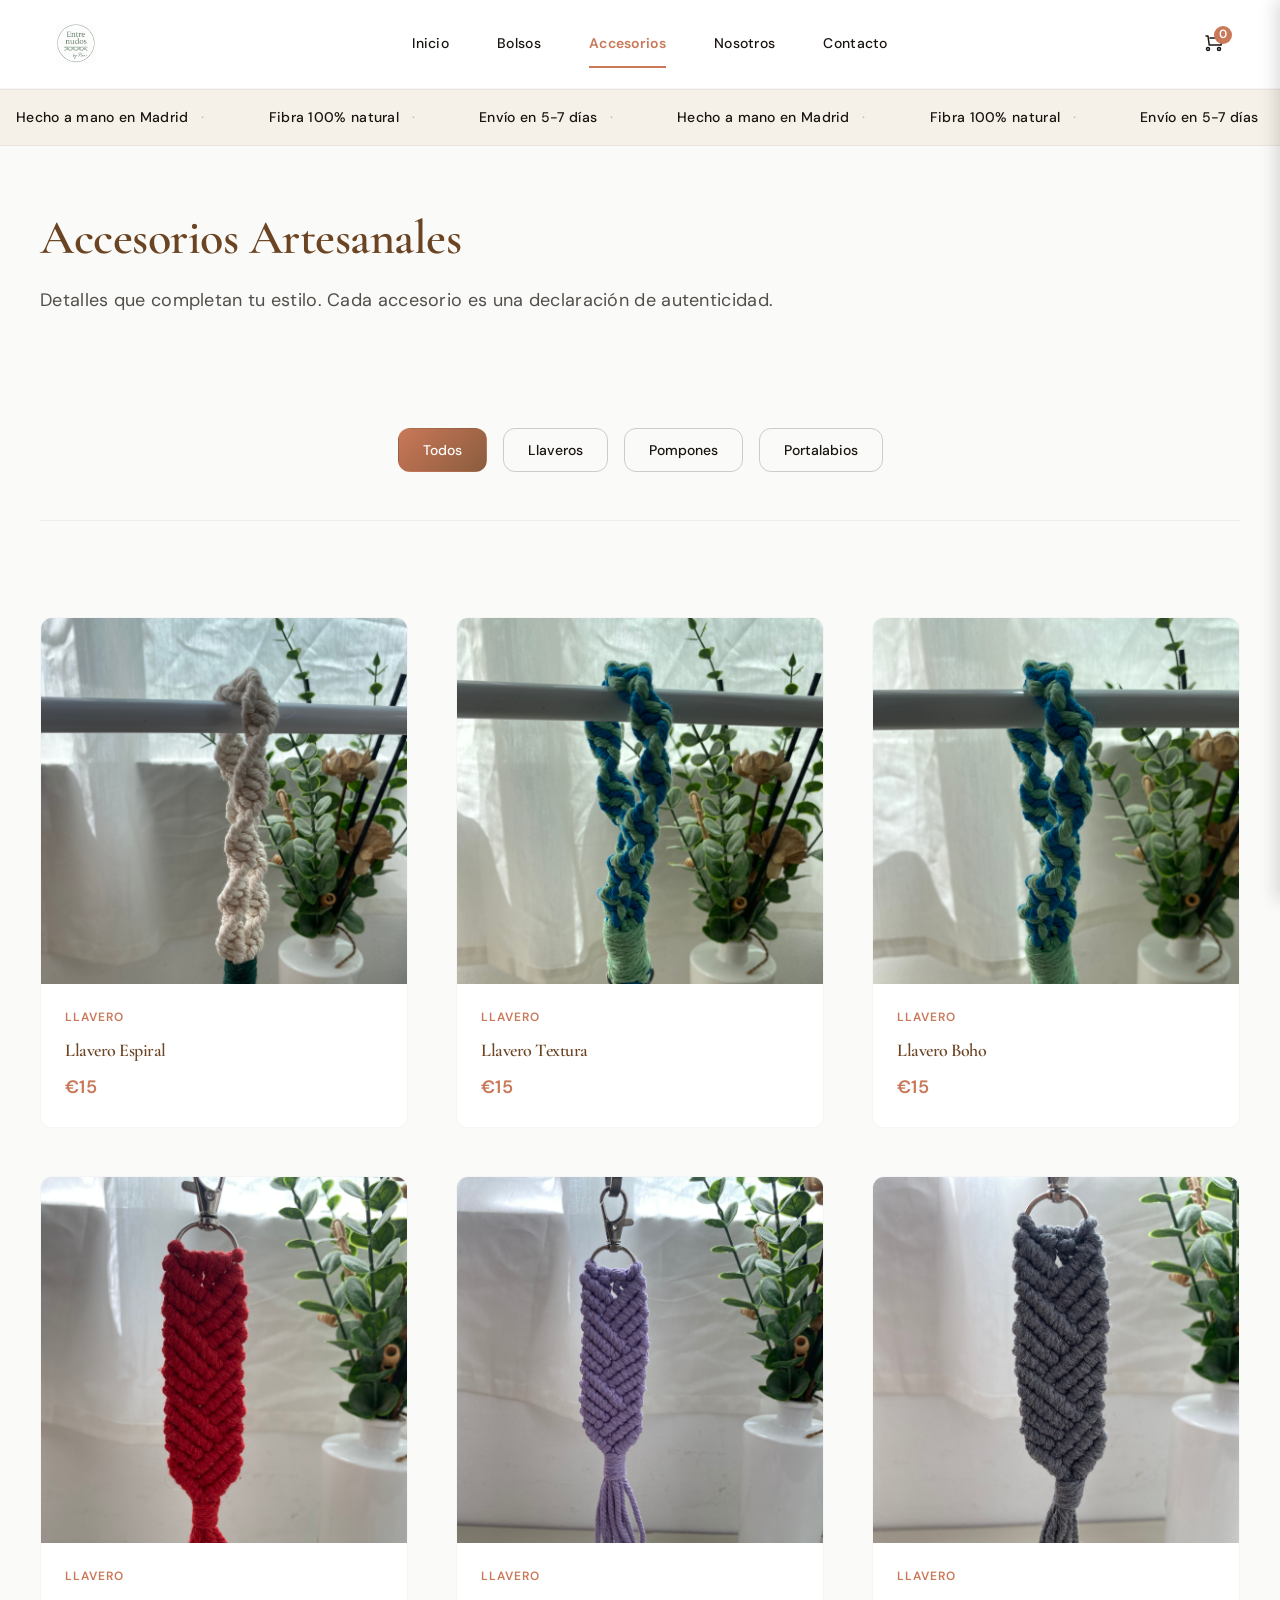
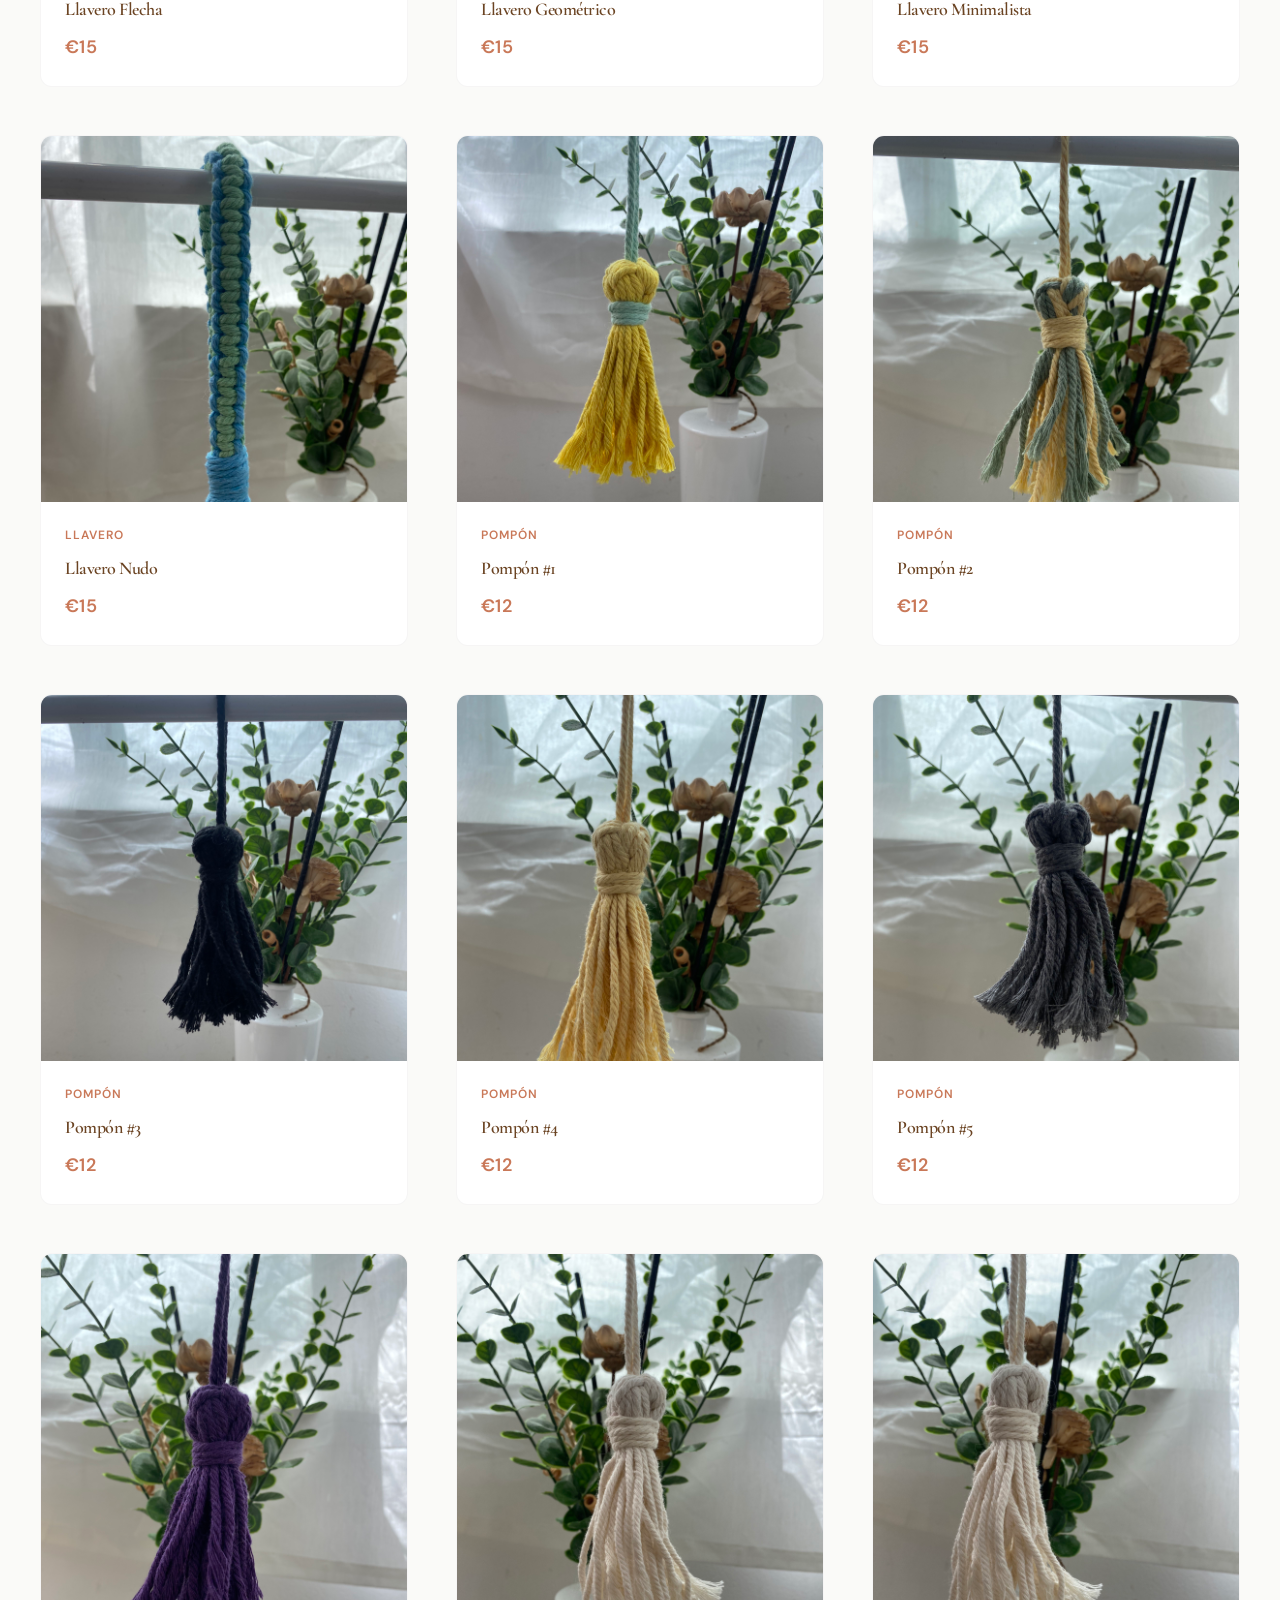
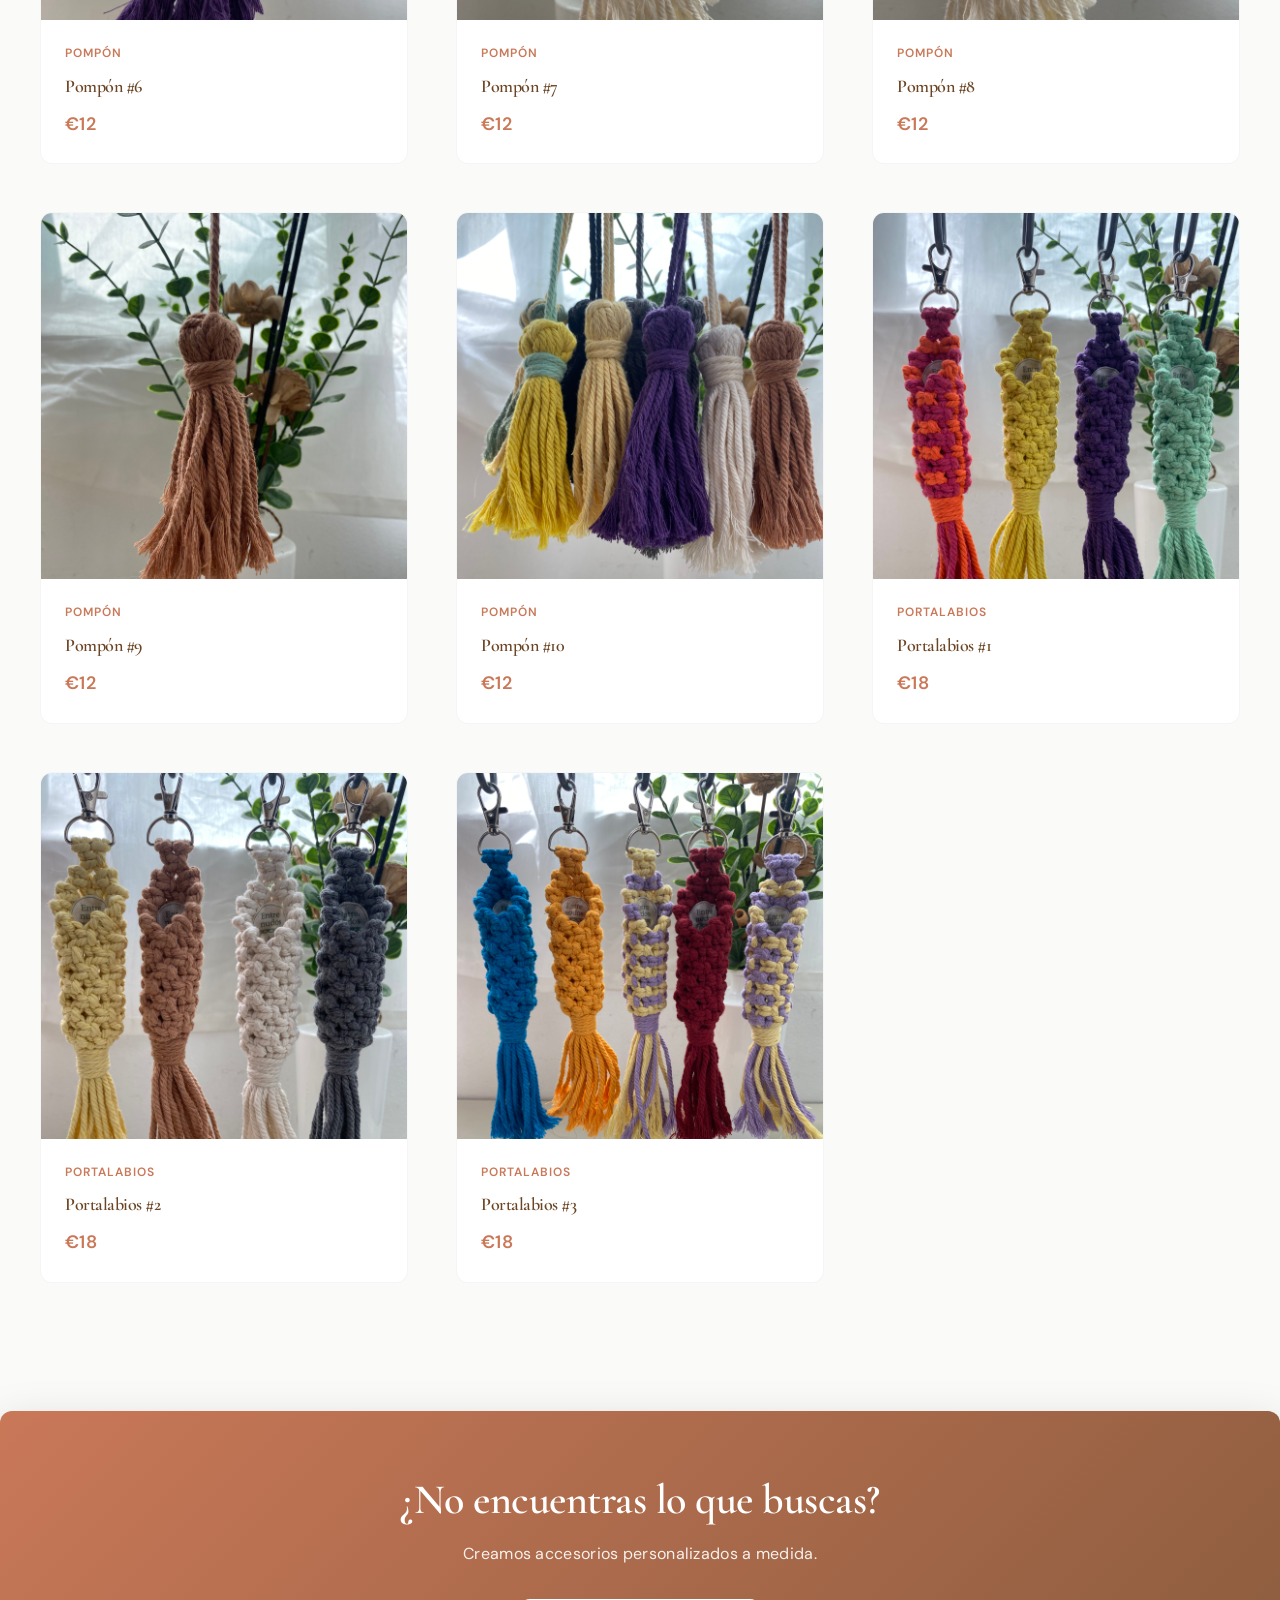
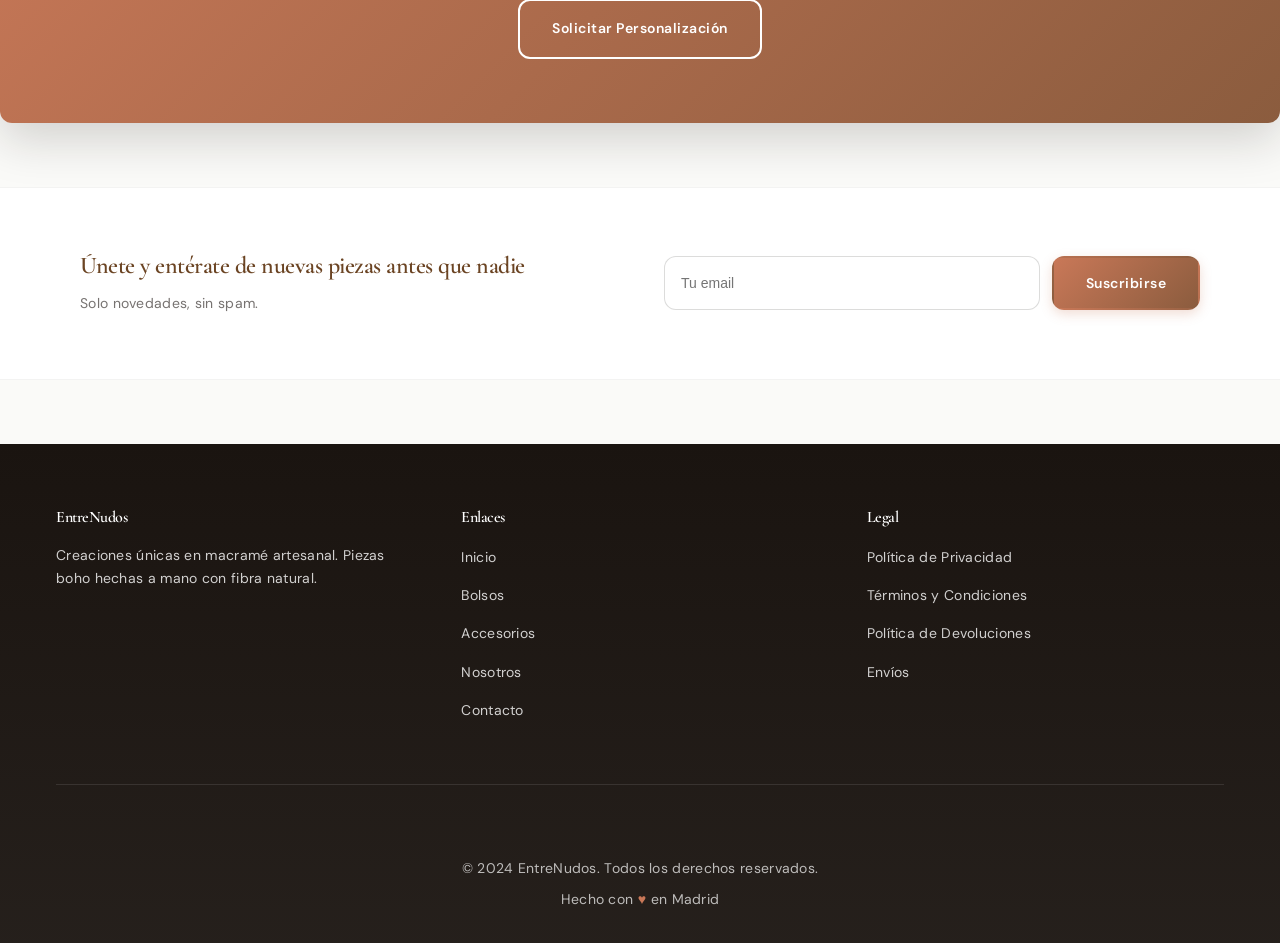
==== accesorios.html @ 409b480b "EntreNudos - Sitio artesanal de macramé premium" ====
<!DOCTYPE html>
<html lang="es">
<head>
    <meta charset="UTF-8">
    <meta name="viewport" content="width=device-width, initial-scale=1.0">
    <title>Accesorios Artesanales — EntreNudos</title>
    <meta name="description" content="Accesorios artesanales: Llaveros, pompones, portalabiales. Fibra natural.">
    <link rel="icon" type="image/svg+xml" href="data:image/svg+xml,<svg xmlns='http://www.w3.org/2000/svg' viewBox='0 0 100 100'><text y='75' font-size='75' fill='%237C5C3E'>◉</text></svg>">
    <link rel="stylesheet" href="styles.css">
    <link rel="preconnect" href="https://fonts.googleapis.com">
    <link rel="preconnect" href="https://fonts.gstatic.com" crossorigin>
    <link href="https://fonts.googleapis.com/css2?family=Cormorant+Garamond:wght@600;700&family=DM+Sans:wght@400;500;600&display=swap" rel="stylesheet">
</head>
<body>
    <!-- HEADER -->
    <header class="header">
        <div class="container">
            <div class="header-content">
                <a href="index.html" class="logo"><img src="img/logo1.jpeg" alt="EntreNudos Logo" style="height: 40px; width: auto;"></a>
                <nav class="nav">
                    <a href="index.html" class="nav-link">Inicio</a>
                    <a href="bolsos.html" class="nav-link">Bolsos</a>
                    <a href="accesorios.html" class="nav-link active">Accesorios</a>
                    <a href="nosotros.html" class="nav-link">Nosotros</a>
                    <a href="index.html#contacto" class="nav-link">Contacto</a>
                </nav>
                <div class="header-right">
                    <div class="cart-icon">
                        <svg width="20" height="20" viewBox="0 0 20 20" fill="none" xmlns="http://www.w3.org/2000/svg">
                            <path d="M2 2H4L5.2 11H17L18.7 4H6M5.5 15C5.5 15.8284 4.82843 16.5 4 16.5C3.17157 16.5 2.5 15.8284 2.5 15C2.5 14.1716 3.17157 13.5 4 13.5C4.82843 13.5 5.5 14.1716 5.5 15ZM16.5 15C16.5 15.8284 15.8284 16.5 15 16.5C14.1716 16.5 13.5 15.8284 13.5 15C13.5 14.1716 14.1716 13.5 15 13.5C15.8284 13.5 16.5 14.1716 16.5 15Z" stroke="currentColor" stroke-width="1.5" stroke-linecap="round" stroke-linejoin="round"/>
                        </svg>
                        <span class="cart-count">0</span>
                    </div>
                    <button class="menu-toggle" id="menuToggle">☰</button>
                </div>
            </div>
        </div>
    </header>

    <!-- TRUST STRIP -->
    <div class="trust-strip">
        <div class="trust-content">
            <div class="trust-item">Hecho a mano en Madrid</div>
            <div class="trust-item">Fibra 100% natural</div>
            <div class="trust-item">Envío en 5-7 días</div>
        </div>
    </div>

    <!-- MOBILE MENU -->
    <nav class="mobile-menu" id="mobileMenu">
        <a href="index.html" class="mobile-nav-link">Inicio</a>
        <a href="bolsos.html" class="mobile-nav-link">Bolsos</a>
        <a href="accesorios.html" class="mobile-nav-link">Accesorios</a>
        <a href="nosotros.html" class="mobile-nav-link">Nosotros</a>
        <a href="index.html#contacto" class="mobile-nav-link">Contacto</a>
    </nav>

    <!-- HERO SECTION -->
    <section class="container" style="padding: var(--spacing-3xl) 0;">
        <h1 style="font-size: 48px; color: var(--brown); margin-bottom: var(--spacing-md); font-family: 'Cormorant Garamond', serif; text-align: left;">Accesorios Artesanales</h1>
        <p style="font-size: 18px; color: rgba(26, 20, 16, 0.75); line-height: 1.8; margin-bottom: var(--spacing-2xl);">Detalles que completan tu estilo. Cada accesorio es una declaración de autenticidad.</p>
    </section>

    <!-- FILTROS -->
    <section class="container" style="padding: 0 0 var(--spacing-2xl) 0;">
        <div class="filters">
            <button class="filter-btn active" data-category="all">Todos</button>
            <button class="filter-btn" data-category="llaveros">Llaveros</button>
            <button class="filter-btn" data-category="pompones">Pompones</button>
            <button class="filter-btn" data-category="portalabiales">Portalabios</button>
        </div>
    </section>

    <!-- PRODUCTOS GRID -->
    <section class="container" style="padding: 0 0 var(--spacing-3xl) 0;">
        <div class="products-grid">
            <!-- LLAVEROS (7 productos reales) -->
            <div class="product-card" data-category="llaveros" data-product-id="llavero-1">
                <div class="product-image">
                    <img src="img/Llaveros/llavero espiral/IMG_0958.jpeg" alt="Llavero 1">
                    <div class="product-image-overlay"><button class="quick-add-btn">+</button></div>
                </div>
                <div class="product-info">
                    <p class="product-category">Llavero</p>
                    <h3 class="product-title">Llavero Espiral</h3>
                    <p class="product-price">€15</p>
                </div>
            </div>

            <div class="product-card" data-category="llaveros" data-product-id="llavero-2">
                <div class="product-image">
                    <img src="img/Llaveros/llavero espiral/IMG_0959.jpeg" alt="Llavero 2">
                    <div class="product-image-overlay"><button class="quick-add-btn">+</button></div>
                </div>
                <div class="product-info">
                    <p class="product-category">Llavero</p>
                    <h3 class="product-title">Llavero Textura</h3>
                    <p class="product-price">€15</p>
                </div>
            </div>

            <div class="product-card" data-category="llaveros" data-product-id="llavero-3">
                <div class="product-image">
                    <img src="img/Llaveros/llavero espiral/IMG_0960.jpeg" alt="Llavero 3">
                    <div class="product-image-overlay"><button class="quick-add-btn">+</button></div>
                </div>
                <div class="product-info">
                    <p class="product-category">Llavero</p>
                    <h3 class="product-title">Llavero Boho</h3>
                    <p class="product-price">€15</p>
                </div>
            </div>

            <div class="product-card" data-category="llaveros" data-product-id="llavero-4">
                <div class="product-image">
                    <img src="img/Llaveros/llaveros flecha/IMG_0936.jpeg" alt="Llavero 4">
                    <div class="product-image-overlay"><button class="quick-add-btn">+</button></div>
                </div>
                <div class="product-info">
                    <p class="product-category">Llavero</p>
                    <h3 class="product-title">Llavero Flecha</h3>
                    <p class="product-price">€15</p>
                </div>
            </div>

            <div class="product-card" data-category="llaveros" data-product-id="llavero-5">
                <div class="product-image">
                    <img src="img/Llaveros/llaveros flecha/IMG_0942.jpeg" alt="Llavero 5">
                    <div class="product-image-overlay"><button class="quick-add-btn">+</button></div>
                </div>
                <div class="product-info">
                    <p class="product-category">Llavero</p>
                    <h3 class="product-title">Llavero Geométrico</h3>
                    <p class="product-price">€15</p>
                </div>
            </div>

            <div class="product-card" data-category="llaveros" data-product-id="llavero-6">
                <div class="product-image">
                    <img src="img/Llaveros/llaveros flecha/IMG_0945.jpeg" alt="Llavero 6">
                    <div class="product-image-overlay"><button class="quick-add-btn">+</button></div>
                </div>
                <div class="product-info">
                    <p class="product-category">Llavero</p>
                    <h3 class="product-title">Llavero Minimalista</h3>
                    <p class="product-price">€15</p>
                </div>
            </div>

            <div class="product-card" data-category="llaveros" data-product-id="llavero-7">
                <div class="product-image">
                    <img src="img/Llaveros/llaveros nudo plano/IMG_0948.jpeg" alt="Llavero 7">
                    <div class="product-image-overlay"><button class="quick-add-btn">+</button></div>
                </div>
                <div class="product-info">
                    <p class="product-category">Llavero</p>
                    <h3 class="product-title">Llavero Nudo</h3>
                    <p class="product-price">€15</p>
                </div>
            </div>

            <!-- POMPONES (10 productos reales) -->
            <div class="product-card" data-category="pompones" data-product-id="pompon-1">
                <div class="product-image">
                    <img src="img/Pompones/IMG_0981.jpeg" alt="Pompón 1">
                    <div class="product-image-overlay"><button class="quick-add-btn">+</button></div>
                </div>
                <div class="product-info">
                    <p class="product-category">Pompón</p>
                    <h3 class="product-title">Pompón #1</h3>
                    <p class="product-price">€12</p>
                </div>
            </div>

            <div class="product-card" data-category="pompones" data-product-id="pompon-2">
                <div class="product-image">
                    <img src="img/Pompones/IMG_0983.jpeg" alt="Pompón 2">
                    <div class="product-image-overlay"><button class="quick-add-btn">+</button></div>
                </div>
                <div class="product-info">
                    <p class="product-category">Pompón</p>
                    <h3 class="product-title">Pompón #2</h3>
                    <p class="product-price">€12</p>
                </div>
            </div>

            <div class="product-card" data-category="pompones" data-product-id="pompon-3">
                <div class="product-image">
                    <img src="img/Pompones/IMG_0984.jpeg" alt="Pompón 3">
                    <div class="product-image-overlay"><button class="quick-add-btn">+</button></div>
                </div>
                <div class="product-info">
                    <p class="product-category">Pompón</p>
                    <h3 class="product-title">Pompón #3</h3>
                    <p class="product-price">€12</p>
                </div>
            </div>

            <div class="product-card" data-category="pompones" data-product-id="pompon-4">
                <div class="product-image">
                    <img src="img/Pompones/IMG_0985.jpeg" alt="Pompón 4">
                    <div class="product-image-overlay"><button class="quick-add-btn">+</button></div>
                </div>
                <div class="product-info">
                    <p class="product-category">Pompón</p>
                    <h3 class="product-title">Pompón #4</h3>
                    <p class="product-price">€12</p>
                </div>
            </div>

            <div class="product-card" data-category="pompones" data-product-id="pompon-5">
                <div class="product-image">
                    <img src="img/Pompones/IMG_0986.jpeg" alt="Pompón 5">
                    <div class="product-image-overlay"><button class="quick-add-btn">+</button></div>
                </div>
                <div class="product-info">
                    <p class="product-category">Pompón</p>
                    <h3 class="product-title">Pompón #5</h3>
                    <p class="product-price">€12</p>
                </div>
            </div>

            <div class="product-card" data-category="pompones" data-product-id="pompon-6">
                <div class="product-image">
                    <img src="img/Pompones/IMG_0988.jpeg" alt="Pompón 6">
                    <div class="product-image-overlay"><button class="quick-add-btn">+</button></div>
                </div>
                <div class="product-info">
                    <p class="product-category">Pompón</p>
                    <h3 class="product-title">Pompón #6</h3>
                    <p class="product-price">€12</p>
                </div>
            </div>

            <div class="product-card" data-category="pompones" data-product-id="pompon-7">
                <div class="product-image">
                    <img src="img/Pompones/IMG_0989.jpeg" alt="Pompón 7">
                    <div class="product-image-overlay"><button class="quick-add-btn">+</button></div>
                </div>
                <div class="product-info">
                    <p class="product-category">Pompón</p>
                    <h3 class="product-title">Pompón #7</h3>
                    <p class="product-price">€12</p>
                </div>
            </div>

            <div class="product-card" data-category="pompones" data-product-id="pompon-8">
                <div class="product-image">
                    <img src="img/Pompones/IMG_0990.jpeg" alt="Pompón 8">
                    <div class="product-image-overlay"><button class="quick-add-btn">+</button></div>
                </div>
                <div class="product-info">
                    <p class="product-category">Pompón</p>
                    <h3 class="product-title">Pompón #8</h3>
                    <p class="product-price">€12</p>
                </div>
            </div>

            <div class="product-card" data-category="pompones" data-product-id="pompon-9">
                <div class="product-image">
                    <img src="img/Pompones/IMG_0991.jpeg" alt="Pompón 9">
                    <div class="product-image-overlay"><button class="quick-add-btn">+</button></div>
                </div>
                <div class="product-info">
                    <p class="product-category">Pompón</p>
                    <h3 class="product-title">Pompón #9</h3>
                    <p class="product-price">€12</p>
                </div>
            </div>

            <div class="product-card" data-category="pompones" data-product-id="pompon-10">
                <div class="product-image">
                    <img src="img/Pompones/IMG_0992.jpeg" alt="Pompón 10">
                    <div class="product-image-overlay"><button class="quick-add-btn">+</button></div>
                </div>
                <div class="product-info">
                    <p class="product-category">Pompón</p>
                    <h3 class="product-title">Pompón #10</h3>
                    <p class="product-price">€12</p>
                </div>
            </div>

            <!-- PORTALABIALES (3 productos reales) -->
            <div class="product-card" data-category="portalabiales" data-product-id="porta-1">
                <div class="product-image">
                    <img src="img/Portalabiales/IMG_0968.jpeg" alt="Portalabios 1">
                    <div class="product-image-overlay"><button class="quick-add-btn">+</button></div>
                </div>
                <div class="product-info">
                    <p class="product-category">Portalabios</p>
                    <h3 class="product-title">Portalabios #1</h3>
                    <p class="product-price">€18</p>
                </div>
            </div>

            <div class="product-card" data-category="portalabiales" data-product-id="porta-2">
                <div class="product-image">
                    <img src="img/Portalabiales/IMG_0969.jpeg" alt="Portalabios 2">
                    <div class="product-image-overlay"><button class="quick-add-btn">+</button></div>
                </div>
                <div class="product-info">
                    <p class="product-category">Portalabios</p>
                    <h3 class="product-title">Portalabios #2</h3>
                    <p class="product-price">€18</p>
                </div>
            </div>

            <div class="product-card" data-category="portalabiales" data-product-id="porta-3">
                <div class="product-image">
                    <img src="img/Portalabiales/IMG_0973.jpeg" alt="Portalabios 3">
                    <div class="product-image-overlay"><button class="quick-add-btn">+</button></div>
                </div>
                <div class="product-info">
                    <p class="product-category">Portalabios</p>
                    <h3 class="product-title">Portalabios #3</h3>
                    <p class="product-price">€18</p>
                </div>
            </div>
        </div>
    </section>

    <!-- CTA PERSONALIZACIÓN -->
    <section class="cta-banner">
        <div class="container">
            <h2>¿No encuentras lo que buscas?</h2>
            <p>Creamos accesorios personalizados a medida.</p>
            <a href="index.html#contacto" class="btn btn-secondary-outline" style="border-color: white; color: white;">Solicitar Personalización</a>
        </div>
    </section>

    <!-- NEWSLETTER -->
    <section class="newsletter-section">
        <div class="container">
            <div class="newsletter-content">
                <div>
                    <h3 class="newsletter-title">Únete y entérate de nuevas piezas antes que nadie</h3>
                    <p class="newsletter-subtitle">Solo novedades, sin spam.</p>
                </div>
                <form class="newsletter-form" onsubmit="event.preventDefault(); showToast('¡Suscripción confirmada!');">
                    <input type="email" placeholder="Tu email" required class="newsletter-input">
                    <button type="submit" class="btn btn-primary">Suscribirse</button>
                </form>
            </div>
        </div>
    </section>

    <!-- FOOTER -->
    <footer class="footer">
        <div class="container">
            <div class="footer-content">
                <div class="footer-section">
                    <h4>EntreNudos</h4>
                    <p>Creaciones únicas en macramé artesanal. Piezas boho hechas a mano con fibra natural.</p>
                </div>
                <div class="footer-section">
                    <h4>Enlaces</h4>
                    <ul>
                        <li><a href="index.html">Inicio</a></li>
                        <li><a href="bolsos.html">Bolsos</a></li>
                        <li><a href="accesorios.html">Accesorios</a></li>
                        <li><a href="nosotros.html">Nosotros</a></li>
                        <li><a href="index.html#contacto">Contacto</a></li>
                    </ul>
                </div>
                <div class="footer-section">
                    <h4>Legal</h4>
                    <ul>
                        <li><a href="#">Política de Privacidad</a></li>
                        <li><a href="#">Términos y Condiciones</a></li>
                        <li><a href="#">Política de Devoluciones</a></li>
                        <li><a href="#">Envíos</a></li>
                    </ul>
                </div>
            </div>
            <div class="footer-bottom">
                <p>&copy; 2024 EntreNudos. Todos los derechos reservados.</p>
                <p>Hecho con <span style="color: var(--terracota);">♥</span> en Madrid</p>
            </div>
        </div>
    </footer>

    <!-- CART DRAWER -->
    <div class="cart-drawer">
        <div class="cart-header">
            <h3>Tu Carrito</h3>
            <button class="cart-close">✕</button>
        </div>
        <div class="cart-items"></div>
        <div class="cart-footer">
            <div class="cart-total"><span>Total</span><span>€0.00</span></div>
            <button class="btn btn-primary">Ir al checkout</button>
        </div>
    </div>

    <!-- SCRIPTS -->
    <script src="script.js"></script>
</body>
</html>
---- styles.css ----
/* ==========================================
   ENTREUDOS PREMIUM — DESIGN SYSTEM v2
   MODERN • ELEGANT • BOHO 2.0
   ========================================== */

:root {
    /* Paleta moderna mejorada */
    --bg: #FAFAF8;                    /* Off-white more refined */
    --ink: #1A1410;                   /* Deeper, richer black */
    --brown: #6B4423;                 /* Richer, more sophisticated brown */
    --brown-light: #8B5C3E;           /* Medium brown for accents */
    --terracota: #C97858;             /* More vibrant, deeper terracota */
    --sage: #7A8B6F;                  /* More muted, refined sage */
    --sage-dark: #5A6B4F;             /* Deeper sage */
    --cream: #F5F0E8;                 /* Premium cream */
    --beige: #D9CCC0;                 /* More sophisticated beige */
    --accent: #D97858;                /* Modern accent (matches improved terracota) */
    --white: #FFFFFF;

    /* Gradients */
    --grad-warm: linear-gradient(135deg, #C97858 0%, #8B5C3E 100%);
    --grad-subtle: linear-gradient(180deg, rgba(255,255,255,0.3) 0%, rgba(255,255,255,0) 100%);

    /* Spacing system */
    --spacing-xs: 8px;
    --spacing-sm: 12px;
    --spacing-md: 16px;
    --spacing-lg: 24px;
    --spacing-xl: 32px;
    --spacing-2xl: 48px;
    --spacing-3xl: 64px;

    /* Typography */
    --font-size-xs: 12px;
    --font-size-sm: 14px;
    --font-size-base: 16px;
    --font-size-lg: 18px;
    --font-size-xl: 24px;
    --font-size-2xl: 32px;
    --font-size-3xl: 42px;
    --font-size-4xl: 56px;

    /* Effects */
    --radius: 8px;
    --radius-lg: 12px;
    --shadow-sm: 0 1px 2px rgba(26, 20, 16, 0.05);
    --shadow: 0 2px 8px rgba(26, 20, 16, 0.1);
    --shadow-md: 0 4px 16px rgba(26, 20, 16, 0.12);
    --shadow-lg: 0 8px 32px rgba(26, 20, 16, 0.15);
    --shadow-xl: 0 16px 48px rgba(26, 20, 16, 0.18);

    /* Transitions */
    --transition: all 0.35s cubic-bezier(0.23, 1, 0.320, 1);
    --transition-fast: all 0.2s cubic-bezier(0.23, 1, 0.320, 1);
    --transition-slow: all 0.5s cubic-bezier(0.23, 1, 0.320, 1);
}

/* ==========================================
   RESET & BASE
   ========================================== */

* {
    margin: 0;
    padding: 0;
    box-sizing: border-box;
}

html {
    scroll-behavior: smooth;
}

body {
    font-family: 'DM Sans', -apple-system, BlinkMacSystemFont, 'Segoe UI', sans-serif;
    font-size: var(--font-size-base);
    color: var(--ink);
    background-color: var(--bg);
    line-height: 1.65;
    letter-spacing: 0.3px;
}

h1, h2, h3, h4, h5, h6 {
    font-family: 'Cormorant Garamond', serif;
    font-weight: 600;
    line-height: 1.2;
    letter-spacing: -0.5px;
}

h1 { font-size: var(--font-size-4xl); }
h2 { font-size: var(--font-size-3xl); }
h3 { font-size: var(--font-size-xl); }

.section-title {
    font-size: var(--font-size-2xl);
    color: var(--brown);
    text-align: left;
    margin-bottom: var(--spacing-2xl);
    font-family: 'Cormorant Garamond', serif;
}

p {
    color: rgba(26, 20, 16, 0.8);
}

a {
    color: var(--brown);
    text-decoration: none;
    transition: var(--transition-fast);
    position: relative;
}

a:hover {
    color: var(--terracota);
}

button {
    cursor: pointer;
    border: none;
    font-family: inherit;
    transition: var(--transition-fast);
}

img {
    max-width: 100%;
    height: auto;
    display: block;
}

.container {
    max-width: 1200px;
    margin: 0 auto;
    padding: 0 var(--spacing-md);
}

/* ==========================================
   HEADER & NAVIGATION
   ========================================== */

.header {
    background: var(--white);
    padding: var(--spacing-lg) 0;
    position: sticky;
    top: 0;
    z-index: 100;
    transition: var(--transition-fast);
    border-bottom: 1px solid rgba(26, 20, 16, 0.04);
}

.header.scrolled {
    box-shadow: var(--shadow-md);
    padding: var(--spacing-md) 0;
}

.header-content {
    display: flex;
    justify-content: space-between;
    align-items: center;
    gap: var(--spacing-lg);
}

.logo {
    font-family: 'Cormorant Garamond', serif;
    font-size: var(--font-size-2xl);
    font-weight: 700;
    color: var(--brown);
    letter-spacing: 2px;
    transition: var(--transition-fast);
}

.logo:hover {
    color: var(--terracota);
    transform: scale(1.02);
}

.nav {
    display: flex;
    gap: var(--spacing-2xl);
    align-items: center;
}

.nav-link {
    font-size: var(--font-size-sm);
    font-weight: 500;
    color: var(--ink);
    position: relative;
    padding: var(--spacing-xs) 0;
}

.nav-link::after {
    content: '';
    position: absolute;
    bottom: -4px;
    left: 0;
    width: 0;
    height: 2px;
    background: var(--terracota);
    transition: width 0.3s ease;
}

.nav-link:hover::after,
.nav-link.active::after {
    width: 100%;
}

.nav-link.active {
    color: var(--terracota);
    font-weight: 600;
}

.header-right {
    display: flex;
    gap: var(--spacing-lg);
    align-items: center;
}

.cart-icon {
    display: flex;
    align-items: center;
    cursor: pointer;
    position: relative;
    transition: var(--transition-fast);
    color: var(--ink);
}

.cart-icon svg {
    width: 20px;
    height: 20px;
    stroke: currentColor;
}

.cart-icon:hover {
    color: var(--terracota);
    transform: scale(1.1);
}

.cart-count {
    position: absolute;
    top: -8px;
    right: -8px;
    background: var(--terracota);
    color: white;
    font-size: var(--font-size-xs);
    width: 18px;
    height: 18px;
    border-radius: 50%;
    display: flex;
    align-items: center;
    justify-content: center;
    font-weight: 600;
}

.menu-toggle {
    display: none;
    font-size: var(--font-size-xl);
    background: none;
    color: var(--ink);
}

/* ==========================================
   TRUST STRIP
   ========================================== */

.trust-strip {
    background: var(--cream);
    padding: var(--spacing-md) 0;
    overflow: hidden;
    border-top: 1px solid rgba(26, 20, 16, 0.05);
    border-bottom: 1px solid rgba(26, 20, 16, 0.05);
}

.trust-content {
    display: flex;
    gap: var(--spacing-2xl);
    animation: scroll-left-trust 15s linear infinite;
    width: fit-content;
}

.trust-item {
    font-size: var(--font-size-sm);
    color: var(--ink);
    white-space: nowrap;
    font-weight: 500;
    letter-spacing: 0.3px;
    position: relative;
    padding: 0 var(--spacing-md);
}

.trust-item:not(:last-child)::after {
    content: '·';
    position: absolute;
    right: 0;
    color: var(--terracota);
    opacity: 0.5;
}

@keyframes scroll-left-trust {
    0% { transform: translateX(0); }
    100% { transform: translateX(-50%); }
}

@keyframes scroll-left {
    0% { transform: translateX(0); }
    100% { transform: translateX(-50%); }
}

/* ==========================================
   MOBILE MENU
   ========================================== */

.mobile-menu {
    display: none;
    position: absolute;
    top: 100%;
    left: 0;
    right: 0;
    background: var(--white);
    flex-direction: column;
    gap: var(--spacing-md);
    padding: var(--spacing-lg);
    box-shadow: var(--shadow-lg);
}

.mobile-menu.active {
    display: flex;
}

.mobile-nav-link {
    font-size: var(--font-size-lg);
    color: var(--ink);
    font-weight: 500;
    padding: var(--spacing-sm) 0;
}

/* ==========================================
   ARTISAN INTRO
   ========================================== */

.artisan-intro {
    display: grid;
    grid-template-columns: 1fr 1fr;
    gap: var(--spacing-3xl);
    align-items: center;
    padding: var(--spacing-3xl) 0;
    margin: var(--spacing-2xl) 0;
}

.artisan-image {
    aspect-ratio: 1;
    background: linear-gradient(135deg, var(--cream) 0%, var(--beige) 100%);
    border-radius: var(--radius-lg);
    box-shadow: var(--shadow-lg);
    display: flex;
    align-items: center;
    justify-content: center;
}

.artisan-content {
    display: flex;
    flex-direction: column;
    gap: var(--spacing-md);
}

@media (max-width: 1024px) {
    .artisan-intro {
        grid-template-columns: 1fr;
    }
}

/* ==========================================
   HERO SECTION
   ========================================== */

.hero {
    display: grid;
    grid-template-columns: 1fr 1fr;
    gap: var(--spacing-3xl);
    align-items: center;
    padding: var(--spacing-3xl) 0;
    margin: var(--spacing-2xl) 0;
}

.hero-content {
    display: flex;
    flex-direction: column;
    gap: var(--spacing-lg);
}

.hero-title {
    font-size: var(--font-size-4xl);
    color: var(--brown);
    line-height: 1.15;
    margin-bottom: var(--spacing-md);
}

.hero-subtitle {
    font-size: var(--font-size-lg);
    color: rgba(26, 20, 16, 0.75);
    line-height: 1.8;
}

.hero-image {
    background: linear-gradient(135deg, var(--cream) 0%, var(--beige) 100%);
    border-radius: var(--radius-lg);
    aspect-ratio: 1;
    display: flex;
    align-items: center;
    justify-content: center;
    box-shadow: var(--shadow-lg);
}

.placeholder {
    color: var(--ink);
    opacity: 0.4;
    font-size: var(--font-size-sm);
    text-align: center;
}

/* ==========================================
   BUTTONS
   ========================================== */

.btn {
    padding: var(--spacing-md) var(--spacing-xl);
    border-radius: var(--radius-lg);
    font-size: var(--font-size-sm);
    font-weight: 600;
    letter-spacing: 0.5px;
    transition: var(--transition-fast);
    display: inline-flex;
    align-items: center;
    justify-content: center;
    gap: var(--spacing-sm);
    cursor: pointer;
    border: 2px solid transparent;
}

.btn-primary {
    background: var(--grad-warm);
    color: var(--white);
    box-shadow: 0 4px 12px rgba(201, 120, 88, 0.25);
}

.btn-primary:hover {
    transform: translateY(-2px);
    box-shadow: 0 8px 24px rgba(201, 120, 88, 0.35);
}

.btn-primary:active {
    transform: translateY(0);
}

.btn-secondary {
    background: transparent;
    color: var(--brown);
    border-color: var(--brown);
}

.btn-secondary:hover {
    background: var(--brown);
    color: var(--white);
    transform: scale(1.02);
}

.btn-secondary-outline {
    background: transparent;
    color: var(--brown);
    border: 2px solid var(--brown);
}

.btn-secondary-outline:hover {
    background: var(--brown);
    color: var(--white);
}

/* ==========================================
   VALUES SECTION
   ========================================== */

.values {
    background: linear-gradient(180deg, rgba(122, 139, 111, 0.03) 0%, transparent 100%);
    padding: var(--spacing-3xl) 0;
}

.values-intro {
    text-align: center;
    font-size: var(--font-size-lg);
    color: var(--brown);
    margin-bottom: var(--spacing-2xl);
    font-weight: 500;
}

.values-grid {
    display: grid;
    grid-template-columns: repeat(3, 1fr);
    gap: var(--spacing-2xl);
}

.value-card {
    text-align: left;
    padding: var(--spacing-2xl);
    border-radius: var(--radius-lg);
    background: var(--white);
    transition: var(--transition);
    border: 1px solid rgba(26, 20, 16, 0.05);
    display: flex;
    flex-direction: column;
    gap: var(--spacing-md);
}

.value-card:hover {
    transform: translateY(-8px);
    box-shadow: var(--shadow-xl);
    border-color: rgba(201, 120, 88, 0.2);
}

.value-card h3 {
    color: var(--brown);
    margin: 0;
    font-size: var(--font-size-lg);
}

.value-card p {
    font-size: var(--font-size-sm);
    line-height: 1.7;
    margin: 0;
    color: rgba(26, 20, 16, 0.8);
}

.value-icon {
    font-size: 48px;
    display: inline-block;
    animation: float-icon 3s ease-in-out infinite;
}

.value-card:nth-child(1) .value-icon { animation-delay: 0s; }
.value-card:nth-child(2) .value-icon { animation-delay: 0.2s; }
.value-card:nth-child(3) .value-icon { animation-delay: 0.4s; }
.value-card:nth-child(4) .value-icon { animation-delay: 0.6s; }
.value-card:nth-child(5) .value-icon { animation-delay: 0.8s; }
.value-card:nth-child(6) .value-icon { animation-delay: 1s; }

.value-card:hover .value-icon {
    animation: float-icon-hover 0.6s ease-in-out forwards;
}

@keyframes float-icon {
    0%, 100% { transform: translateY(0) scale(1); }
    50% { transform: translateY(-8px) scale(1.05); }
}

@keyframes float-icon-hover {
    0% { transform: translateY(0) scale(1) rotate(0deg); }
    50% { transform: translateY(-12px) scale(1.12) rotate(10deg); }
    100% { transform: translateY(0) scale(1) rotate(0deg); }
}

/* ==========================================
   PRODUCTS GRID
   ========================================== */

.products-grid {
    display: grid;
    grid-template-columns: repeat(auto-fill, minmax(280px, 1fr));
    gap: var(--spacing-2xl);
}

.products-grid.asymmetric {
    grid-template-columns: repeat(2, 1fr);
}

.products-grid.asymmetric .product-card:first-child {
    grid-column: span 2;
    grid-row: span 2;
}

.product-card {
    cursor: pointer;
    transition: var(--transition);
    background: var(--white);
    border-radius: var(--radius-lg);
    overflow: hidden;
    border: 1px solid rgba(26, 20, 16, 0.04);
}

.product-card:hover {
    transform: translateY(-6px);
    box-shadow: var(--shadow-xl);
    border-color: rgba(201, 120, 88, 0.15);
}

.product-image {
    position: relative;
    width: 100%;
    aspect-ratio: 1;
    background: linear-gradient(135deg, var(--cream) 0%, var(--beige) 100%);
    overflow: hidden;
}

.product-image-overlay {
    position: absolute;
    inset: 0;
    background: rgba(26, 20, 16, 0.3);
    opacity: 0;
    display: flex;
    align-items: center;
    justify-content: center;
    transition: var(--transition-fast);
    backdrop-filter: blur(4px);
}

.product-card:hover .product-image-overlay {
    opacity: 1;
}

.quick-add-btn {
    background: var(--white);
    width: 48px;
    height: 48px;
    border-radius: 50%;
    font-size: var(--font-size-xl);
    color: var(--brown);
    display: flex;
    align-items: center;
    justify-content: center;
    box-shadow: 0 4px 12px rgba(26, 20, 16, 0.2);
    transition: var(--transition-fast);
    transform: scale(0.8);
    opacity: 0;
    position: relative;
}

.product-card:hover .quick-add-btn {
    opacity: 1;
    animation: popIn 0.4s cubic-bezier(0.34, 1.56, 0.64, 1);
}

.quick-add-btn:hover {
    background: var(--terracota);
    color: var(--white);
    transform: scale(1.15);
    box-shadow: 0 8px 20px rgba(201, 120, 88, 0.3);
    animation: none;
}

@keyframes popIn {
    0% {
        opacity: 0;
        transform: scale(0.4) rotate(-180deg);
    }
    100% {
        opacity: 1;
        transform: scale(1) rotate(0);
    }
}

.product-info {
    padding: var(--spacing-lg);
}

.product-category {
    font-size: var(--font-size-xs);
    color: var(--terracota);
    font-weight: 600;
    text-transform: uppercase;
    letter-spacing: 1px;
    margin-bottom: var(--spacing-sm);
}

.product-title {
    font-size: var(--font-size-lg);
    color: var(--brown);
    margin-bottom: var(--spacing-sm);
    font-weight: 600;
}

.product-price {
    font-size: var(--font-size-lg);
    color: var(--terracota);
    font-weight: 600;
}

/* ==========================================
   PRODUCT PAGE
   ========================================== */

.product-page {
    display: grid;
    grid-template-columns: 1fr 1fr;
    gap: var(--spacing-3xl);
    align-items: start;
    padding: var(--spacing-3xl) 0;
}

.product-gallery {
    display: flex;
    gap: var(--spacing-lg);
}

.main-image {
    flex: 1;
    aspect-ratio: 1;
    background: linear-gradient(135deg, var(--cream) 0%, var(--beige) 100%);
    border-radius: var(--radius-lg);
    overflow: hidden;
    box-shadow: var(--shadow-md);
}

.main-image img {
    width: 100%;
    height: 100%;
    object-fit: cover;
}

.thumbnails {
    display: flex;
    flex-direction: column;
    gap: var(--spacing-md);
}

.thumbnail {
    width: 80px;
    height: 80px;
    background: linear-gradient(135deg, var(--cream) 0%, var(--beige) 100%);
    border-radius: var(--radius);
    cursor: pointer;
    border: 2px solid transparent;
    overflow: hidden;
    transition: var(--transition-fast);
}

.thumbnail.active {
    border-color: var(--terracota);
    box-shadow: 0 0 0 2px rgba(201, 120, 88, 0.2);
}

.thumbnail:hover {
    border-color: var(--brown);
}

.product-details {
    display: flex;
    flex-direction: column;
    gap: var(--spacing-lg);
}

.product-title-page {
    font-size: var(--font-size-3xl);
    color: var(--brown);
}

.product-price-page {
    font-size: var(--font-size-2xl);
    color: var(--terracota);
    font-weight: 600;
    margin-bottom: var(--spacing-sm);
}

.product-value-context {
    font-size: var(--font-size-xs);
    color: rgba(26, 20, 16, 0.55);
    margin-bottom: var(--spacing-lg);
    font-weight: 400;
    letter-spacing: 0.3px;
}

.product-meta {
    display: flex;
    gap: var(--spacing-xl);
    padding-bottom: var(--spacing-lg);
    border-bottom: 1px solid rgba(26, 20, 16, 0.1);
}

.product-meta-item {
    display: flex;
    flex-direction: column;
    gap: var(--spacing-xs);
}

.product-meta-label {
    font-size: var(--font-size-xs);
    text-transform: uppercase;
    letter-spacing: 1px;
    color: var(--ink);
    opacity: 0.6;
    font-weight: 600;
}

.product-description {
    font-size: var(--font-size-base);
    line-height: 1.8;
    color: rgba(26, 20, 16, 0.8);
}

.product-options {
    display: flex;
    flex-direction: column;
    gap: var(--spacing-lg);
    padding: var(--spacing-lg) 0;
    border-top: 1px solid rgba(26, 20, 16, 0.1);
    border-bottom: 1px solid rgba(26, 20, 16, 0.1);
}

.option-group {
    display: flex;
    flex-direction: column;
    gap: var(--spacing-sm);
}

.option-label {
    font-size: var(--font-size-sm);
    font-weight: 600;
    color: var(--ink);
    text-transform: uppercase;
    letter-spacing: 0.5px;
}

.option-select {
    padding: var(--spacing-md);
    border: 1px solid rgba(26, 20, 16, 0.15);
    border-radius: var(--radius-lg);
    font-size: var(--font-size-sm);
    background: var(--white);
    color: var(--ink);
    cursor: pointer;
    transition: var(--transition-fast);
}

.option-select:hover,
.option-select:focus {
    border-color: var(--terracota);
    outline: none;
    box-shadow: 0 0 0 3px rgba(201, 120, 88, 0.1);
}

.qty-selector {
    display: flex;
    align-items: center;
    gap: var(--spacing-md);
    background: var(--cream);
    border-radius: var(--radius-lg);
    padding: var(--spacing-xs);
}

.qty-btn {
    width: 36px;
    height: 36px;
    background: var(--white);
    border-radius: var(--radius);
    font-size: var(--font-size-lg);
    color: var(--brown);
    transition: var(--transition-fast);
}

.qty-btn:hover {
    background: var(--terracota);
    color: var(--white);
}

.qty-input {
    width: 50px;
    text-align: center;
    border: none;
    background: transparent;
    font-size: var(--font-size-base);
    font-weight: 600;
    color: var(--ink);
}

.add-to-cart-btn {
    background: var(--grad-warm);
    color: var(--white);
    padding: var(--spacing-lg) var(--spacing-2xl);
    border-radius: var(--radius-lg);
    font-size: var(--font-size-base);
    font-weight: 600;
    box-shadow: 0 4px 12px rgba(201, 120, 88, 0.25);
    transition: var(--transition-fast);
    margin-top: var(--spacing-lg);
}

.add-to-cart-btn:hover {
    transform: translateY(-2px);
    box-shadow: 0 8px 24px rgba(201, 120, 88, 0.35);
}

.add-to-cart-btn.sticky {
    position: fixed;
    bottom: var(--spacing-lg);
    right: var(--spacing-lg);
    z-index: 50;
    width: calc(100vw - 2 * var(--spacing-lg));
    max-width: 300px;
}

/* ==========================================
   PRODUCT SPECS & CARE
   ========================================== */

.product-specs {
    padding: var(--spacing-lg) 0;
}

.product-specs h3 {
    color: var(--brown);
    font-size: var(--font-size-sm);
    text-transform: uppercase;
    letter-spacing: 1px;
    margin-bottom: var(--spacing-lg);
}

.specs-list p {
    font-size: var(--font-size-sm);
    line-height: 1.8;
    margin-bottom: var(--spacing-md);
}

.product-care {
    margin-top: var(--spacing-lg);
}

.product-care h3 {
    color: var(--brown);
    font-size: var(--font-size-sm);
    text-transform: uppercase;
    letter-spacing: 1px;
    margin-bottom: var(--spacing-lg);
}

.care-item {
    border-bottom: 1px solid rgba(26, 20, 16, 0.08);
}

.care-title {
    display: flex;
    justify-content: space-between;
    align-items: center;
    padding: var(--spacing-lg) 0;
    cursor: pointer;
    font-weight: 600;
    color: var(--brown);
}

.care-icon {
    display: inline-flex;
    align-items: center;
    justify-content: center;
    width: 24px;
    height: 24px;
    transition: var(--transition-fast);
    color: var(--terracota);
    font-weight: 700;
}

.care-item.open .care-icon {
    transform: rotate(45deg) scale(1.2);
    animation: spin-icon 0.4s ease-out;
}

@keyframes spin-icon {
    0% {
        transform: rotate(0deg) scale(1);
    }
    100% {
        transform: rotate(45deg) scale(1.2);
    }
}

.care-content {
    max-height: 0;
    overflow: hidden;
    transition: max-height 0.3s ease;
    padding-bottom: 0;
}

.care-item.open .care-content {
    max-height: 200px;
    padding-bottom: var(--spacing-lg);
}

.care-content p {
    font-size: var(--font-size-sm);
    line-height: 1.8;
}

/* ==========================================
   FILTERS & TIENDA
   ========================================== */

.filters {
    display: flex;
    gap: var(--spacing-md);
    justify-content: center;
    flex-wrap: wrap;
    margin-bottom: var(--spacing-2xl);
    padding-bottom: var(--spacing-2xl);
    border-bottom: 1px solid rgba(26, 20, 16, 0.05);
}

.filter-btn {
    padding: var(--spacing-sm) var(--spacing-lg);
    background: transparent;
    color: var(--ink);
    border: 1px solid rgba(26, 20, 16, 0.2);
    border-radius: var(--radius-lg);
    font-size: var(--font-size-sm);
    font-weight: 500;
    transition: var(--transition-fast);
    cursor: pointer;
}

.filter-btn:hover {
    border-color: var(--terracota);
    color: var(--terracota);
}

.filter-btn.active {
    background: var(--grad-warm);
    color: var(--white);
    border-color: transparent;
}

.products-counter {
    font-size: var(--font-size-xs);
    text-transform: uppercase;
    letter-spacing: 1px;
    color: var(--ink);
    opacity: 0.5;
}

/* ==========================================
   SECTIONS (HISTORY, TESTIMONIALS, ETC)
   ========================================== */

.history-section {
    display: grid;
    grid-template-columns: 1fr 1fr;
    gap: var(--spacing-3xl);
    align-items: center;
    padding: var(--spacing-3xl) 0;
    margin: var(--spacing-2xl) 0;
}

.history-image {
    aspect-ratio: 1;
    background: linear-gradient(135deg, var(--cream) 0%, var(--beige) 100%);
    border-radius: var(--radius-lg);
    box-shadow: var(--shadow-lg);
    display: flex;
    align-items: center;
    justify-content: center;
}

.testimonials-section {
    display: grid;
    grid-template-columns: repeat(2, 1fr);
    gap: var(--spacing-2xl);
    margin: var(--spacing-2xl) 0;
}

.testimonial-card {
    background: var(--white);
    padding: var(--spacing-2xl);
    border-radius: var(--radius-lg);
    border: 1px solid rgba(26, 20, 16, 0.05);
    box-shadow: var(--shadow-sm);
    transition: var(--transition);
    display: flex;
    flex-direction: column;
    gap: var(--spacing-lg);
}

.testimonial-card:hover {
    box-shadow: var(--shadow-lg);
    transform: translateY(-4px);
}

.testimonial-header {
    display: flex;
    gap: var(--spacing-md);
    align-items: flex-start;
}

.testimonial-photo {
    width: 48px;
    height: 48px;
    border-radius: 50%;
    background: linear-gradient(135deg, var(--cream) 0%, var(--beige) 100%);
    flex-shrink: 0;
}

.testimonial-author {
    font-size: var(--font-size-sm);
    color: var(--brown);
    font-weight: 600;
    margin: 0;
}

.testimonial-location {
    font-size: var(--font-size-xs);
    color: rgba(26, 20, 16, 0.55);
    margin: 2px 0 0 0;
}

.testimonial-text {
    font-size: var(--font-size-base);
    line-height: 1.8;
    font-style: italic;
    color: rgba(26, 20, 16, 0.85);
}

@media (max-width: 768px) {
    .testimonials-section {
        grid-template-columns: 1fr;
    }
}

/* ==========================================
   CTA BANNER
   ========================================== */

.cta-banner {
    background: var(--grad-warm);
    color: var(--white);
    padding: var(--spacing-3xl);
    border-radius: var(--radius-lg);
    text-align: center;
    margin: var(--spacing-3xl) 0;
    box-shadow: var(--shadow-xl);
}

.cta-banner h2 {
    color: var(--white);
    margin-bottom: var(--spacing-md);
}

.cta-banner p {
    color: rgba(255, 255, 255, 0.9);
    margin-bottom: var(--spacing-xl);
}

/* ==========================================
   CONTACT SECTION
   ========================================== */

.contact-section {
    display: grid;
    grid-template-columns: 1fr 1fr;
    gap: var(--spacing-3xl);
    padding: var(--spacing-3xl) 0;
    margin: var(--spacing-2xl) 0;
}

.contact-form {
    display: flex;
    flex-direction: column;
    gap: var(--spacing-lg);
}

.form-group {
    display: flex;
    flex-direction: column;
    gap: var(--spacing-sm);
}

.form-label {
    font-size: var(--font-size-sm);
    font-weight: 600;
    color: var(--ink);
    text-transform: uppercase;
    letter-spacing: 0.5px;
}

.form-input,
.form-textarea {
    padding: var(--spacing-md);
    border: 1px solid rgba(26, 20, 16, 0.15);
    border-radius: var(--radius-lg);
    font-size: var(--font-size-sm);
    font-family: inherit;
    background: var(--white);
    color: var(--ink);
    transition: var(--transition-fast);
}

.form-input:hover,
.form-textarea:hover,
.form-input:focus,
.form-textarea:focus {
    border-color: var(--terracota);
    outline: none;
    box-shadow: 0 0 0 3px rgba(201, 120, 88, 0.1);
}

.contact-info {
    display: flex;
    flex-direction: column;
    gap: var(--spacing-lg);
}

.contact-info h3 {
    color: var(--brown);
    font-size: var(--font-size-xl);
}

.info-item {
    display: flex;
    flex-direction: column;
    gap: var(--spacing-xs);
}

.info-label {
    font-size: var(--font-size-xs);
    text-transform: uppercase;
    letter-spacing: 1px;
    color: var(--ink);
    opacity: 0.6;
    font-weight: 600;
}

.info-value {
    font-size: var(--font-size-base);
    color: var(--brown);
}

.info-value a {
    transition: var(--transition-fast);
}

.info-value a:hover {
    color: var(--terracota);
}

.social-links {
    display: flex;
    gap: var(--spacing-md);
    margin-top: var(--spacing-lg);
}

.social-links a {
    padding: var(--spacing-md) var(--spacing-lg);
    background: transparent;
    border: 1px solid var(--brown);
    border-radius: var(--radius-lg);
    font-size: var(--font-size-sm);
    font-weight: 600;
    transition: var(--transition-fast);
}

.social-links a:hover {
    background: var(--brown);
    color: var(--white);
}

/* ==========================================
   ABOUT HERO (NOSOTROS)
   ========================================== */

.about-hero {
    display: grid;
    grid-template-columns: 1fr 1fr;
    gap: var(--spacing-3xl);
    align-items: center;
    padding: var(--spacing-3xl) 0;
}

.about-image {
    aspect-ratio: 1;
    background: linear-gradient(135deg, var(--cream) 0%, var(--beige) 100%);
    border-radius: var(--radius-lg);
    box-shadow: var(--shadow-lg);
    display: flex;
    align-items: center;
    justify-content: center;
}

/* ==========================================
   STATS & TIMELINE
   ========================================== */

.stats-section {
    display: grid;
    grid-template-columns: repeat(3, 1fr);
    gap: var(--spacing-2xl);
    padding: var(--spacing-3xl) 0;
    background: linear-gradient(180deg, rgba(122, 139, 111, 0.03) 0%, transparent 100%);
}

.stat-item {
    text-align: center;
    padding: var(--spacing-2xl);
    background: var(--white);
    border-radius: var(--radius-lg);
    border: 1px solid rgba(26, 20, 16, 0.05);
}

.stat-number {
    font-size: 48px;
    font-weight: 700;
    color: var(--terracota);
    margin-bottom: var(--spacing-md);
    display: inline-block;
    animation: countUp 0.6s ease-out;
}

@keyframes countUp {
    0% {
        transform: scale(0.5) translateY(20px);
        opacity: 0;
    }
    100% {
        transform: scale(1) translateY(0);
        opacity: 1;
    }
}

.stat-label {
    font-size: var(--font-size-base);
    color: var(--brown);
    font-weight: 600;
}

.process-section {
    padding: var(--spacing-3xl) 0;
}

.process-title {
    text-align: center;
    color: var(--brown);
    margin-bottom: var(--spacing-3xl);
}

.timeline {
    display: grid;
    grid-template-columns: repeat(4, 1fr);
    gap: var(--spacing-xl);
}

.timeline-item {
    text-align: center;
    padding: var(--spacing-2xl);
    background: var(--white);
    border-radius: var(--radius-lg);
    border: 1px solid rgba(26, 20, 16, 0.05);
    transition: var(--transition);
}

.timeline-item:hover {
    transform: translateY(-6px);
    box-shadow: var(--shadow-lg);
}

.timeline-icon {
    font-size: 44px;
    margin-bottom: var(--spacing-md);
    display: inline-block;
    animation: bounce-icon 2s cubic-bezier(0.68, -0.55, 0.265, 1.55) infinite;
}

.timeline-item:nth-child(1) .timeline-icon { animation-delay: 0s; }
.timeline-item:nth-child(2) .timeline-icon { animation-delay: 0.15s; }
.timeline-item:nth-child(3) .timeline-icon { animation-delay: 0.3s; }
.timeline-item:nth-child(4) .timeline-icon { animation-delay: 0.45s; }

.timeline-item:hover .timeline-icon {
    animation: bounce-icon-hover 0.8s ease-in-out forwards;
}

@keyframes bounce-icon {
    0%, 100% { transform: translateY(0) scale(1); }
    50% { transform: translateY(-10px) scale(1.08); }
}

@keyframes bounce-icon-hover {
    0% { transform: translateY(0) scale(1) rotate(0deg); }
    25% { transform: translateY(-15px) scale(1.15) rotate(-5deg); }
    50% { transform: translateY(0) scale(1) rotate(5deg); }
    75% { transform: translateY(-8px) scale(1.1) rotate(-3deg); }
    100% { transform: translateY(0) scale(1) rotate(0deg); }
}

.timeline-item h3 {
    color: var(--brown);
    margin-bottom: var(--spacing-md);
}

.timeline-item p {
    font-size: var(--font-size-sm);
    line-height: 1.7;
}

/* ==========================================
   BREADCRUMB
   ========================================== */

.breadcrumb {
    display: inline-flex;
    align-items: center;
    font-size: var(--font-size-sm);
    color: var(--brown);
    margin: var(--spacing-md) 0;
    transition: var(--transition-fast);
}

.breadcrumb:hover {
    color: var(--terracota);
}

/* ==========================================
   NEWSLETTER SECTION
   ========================================== */

.newsletter-section {
    background: var(--white);
    padding: var(--spacing-3xl);
    border-top: 1px solid rgba(26, 20, 16, 0.05);
    border-bottom: 1px solid rgba(26, 20, 16, 0.05);
}

.newsletter-content {
    display: grid;
    grid-template-columns: 1fr 1fr;
    gap: var(--spacing-2xl);
    align-items: center;
}

.newsletter-title {
    font-size: var(--font-size-xl);
    color: var(--brown);
    margin-bottom: var(--spacing-sm);
    font-weight: 600;
}

.newsletter-subtitle {
    font-size: var(--font-size-sm);
    color: rgba(26, 20, 16, 0.6);
}

.newsletter-form {
    display: flex;
    gap: var(--spacing-sm);
}

.newsletter-input {
    flex: 1;
    padding: var(--spacing-md);
    border: 1px solid rgba(26, 20, 16, 0.15);
    border-radius: var(--radius-lg);
    font-size: var(--font-size-sm);
    background: var(--white);
    color: var(--ink);
    transition: var(--transition-fast);
}

.newsletter-input:focus {
    outline: none;
    border-color: var(--terracota);
    box-shadow: 0 0 0 3px rgba(201, 120, 88, 0.1);
}

.newsletter-form .btn {
    padding: var(--spacing-md) var(--spacing-xl);
    white-space: nowrap;
}

@media (max-width: 768px) {
    .newsletter-content {
        grid-template-columns: 1fr;
        gap: var(--spacing-lg);
    }

    .newsletter-form {
        flex-direction: column;
    }

    .newsletter-form .btn {
        width: 100%;
    }
}

/* ==========================================
   FOOTER
   ========================================== */

.footer {
    background: linear-gradient(180deg, var(--ink) 0%, rgba(26, 20, 16, 0.95) 100%);
    color: var(--white);
    padding: var(--spacing-3xl) 0 var(--spacing-lg);
    margin-top: var(--spacing-3xl);
}

.footer-content {
    display: grid;
    grid-template-columns: repeat(3, 1fr);
    gap: var(--spacing-2xl);
    margin-bottom: var(--spacing-2xl);
    padding-bottom: var(--spacing-2xl);
    border-bottom: 1px solid rgba(255, 255, 255, 0.1);
}

.footer-section h4 {
    color: var(--white);
    margin-bottom: var(--spacing-md);
    font-size: var(--font-size-base);
}

.footer-section p {
    font-size: var(--font-size-sm);
    line-height: 1.7;
    color: rgba(255, 255, 255, 0.8);
}

.footer-section ul {
    list-style: none;
}

.footer-section li {
    margin-bottom: var(--spacing-sm);
}

.footer-section a {
    color: rgba(255, 255, 255, 0.8);
    font-size: var(--font-size-sm);
}

.footer-section a:hover {
    color: var(--terracota);
}

.footer-bottom {
    text-align: center;
    font-size: var(--font-size-sm);
    color: rgba(255, 255, 255, 0.7);
    padding-top: var(--spacing-lg);
}

.footer-bottom p {
    color: inherit;
    margin-bottom: var(--spacing-xs);
}

/* ==========================================
   CART DRAWER
   ========================================== */

.cart-drawer {
    position: fixed;
    right: 0;
    top: 0;
    height: 100vh;
    width: 100%;
    max-width: 400px;
    background: var(--white);
    box-shadow: -4px 0 16px rgba(26, 20, 16, 0.15);
    transform: translateX(400px);
    transition: transform 0.4s cubic-bezier(0.23, 1, 0.320, 1);
    z-index: 200;
    display: flex;
    flex-direction: column;
}

.cart-drawer.active {
    transform: translateX(0);
}

.cart-header {
    display: flex;
    justify-content: space-between;
    align-items: center;
    padding: var(--spacing-lg);
    border-bottom: 1px solid rgba(26, 20, 16, 0.05);
}

.cart-header h3 {
    color: var(--brown);
}

.cart-close {
    background: none;
    font-size: var(--font-size-xl);
    color: var(--ink);
}

.cart-items {
    flex: 1;
    overflow-y: auto;
    padding: var(--spacing-lg);
}

.cart-item {
    display: flex;
    gap: var(--spacing-md);
    padding: var(--spacing-lg);
    margin-bottom: var(--spacing-md);
    background: var(--cream);
    border-radius: var(--radius-lg);
}

.cart-item-image {
    width: 80px;
    height: 80px;
    border-radius: var(--radius);
    flex-shrink: 0;
}

.cart-item-info {
    flex: 1;
    display: flex;
    flex-direction: column;
    justify-content: space-between;
}

.cart-item-title {
    font-weight: 600;
    color: var(--brown);
    font-size: var(--font-size-sm);
}

.cart-item-price {
    color: var(--terracota);
    font-weight: 600;
}

.cart-footer {
    padding: var(--spacing-lg);
    border-top: 1px solid rgba(26, 20, 16, 0.05);
    background: var(--cream);
}

.cart-total {
    display: flex;
    justify-content: space-between;
    margin-bottom: var(--spacing-lg);
    font-weight: 600;
    color: var(--brown);
}

/* ==========================================
   MODAL POPUP
   ========================================== */

.modal-overlay {
    position: fixed;
    inset: 0;
    background: rgba(26, 20, 16, 0.5);
    opacity: 0;
    pointer-events: none;
    transition: var(--transition);
    z-index: 300;
    backdrop-filter: blur(4px);
}

.modal-overlay.active {
    opacity: 1;
    pointer-events: auto;
}

.modal-content {
    position: fixed;
    top: 50%;
    left: 50%;
    transform: translate(-50%, -50%) scale(0.9);
    background: var(--white);
    padding: var(--spacing-2xl);
    border-radius: var(--radius-lg);
    max-width: 400px;
    width: 90vw;
    box-shadow: var(--shadow-xl);
    transition: var(--transition);
    z-index: 301;
}

.modal-overlay.active .modal-content {
    transform: translate(-50%, -50%) scale(1);
}

.modal-close {
    position: absolute;
    top: var(--spacing-lg);
    right: var(--spacing-lg);
    background: none;
    font-size: var(--font-size-lg);
    color: var(--ink);
    opacity: 0.6;
    transition: var(--transition-fast);
}

.modal-close:hover {
    opacity: 1;
    transform: rotate(90deg);
}

.modal-title {
    color: var(--brown);
    margin-bottom: var(--spacing-md);
    font-size: var(--font-size-lg);
}

.modal-subtitle {
    color: var(--ink);
    margin-bottom: var(--spacing-xl);
    font-size: var(--font-size-base);
}

.modal-form {
    display: flex;
    flex-direction: column;
    gap: var(--spacing-md);
}

.modal-form input {
    padding: var(--spacing-md);
    border: 1px solid rgba(26, 20, 16, 0.15);
    border-radius: var(--radius-lg);
    font-size: var(--font-size-sm);
}

/* ==========================================
   TOAST NOTIFICATIONS
   ========================================== */

.toast {
    position: fixed;
    bottom: var(--spacing-2xl);
    left: var(--spacing-lg);
    background: var(--cream);
    color: var(--ink);
    padding: var(--spacing-lg) var(--spacing-xl);
    border-radius: var(--radius-lg);
    box-shadow: var(--shadow-lg);
    font-size: var(--font-size-sm);
    font-weight: 600;
    animation: slideInLeft 0.3s cubic-bezier(0.23, 1, 0.320, 1);
    z-index: 400;
    display: flex;
    align-items: center;
    gap: var(--spacing-md);
    max-width: 300px;
}

.toast.success {
    background: rgba(122, 139, 111, 0.9);
    color: var(--white);
    border-left: 4px solid #5A6B4F;
}

.toast.error {
    background: rgba(201, 120, 88, 0.9);
    color: var(--white);
    border-left: 4px solid #8B5C3E;
}

@keyframes slideInLeft {
    from {
        opacity: 0;
        transform: translateX(-50px);
    }
    to {
        opacity: 1;
        transform: translateX(0);
    }
}

/* ==========================================
   SCROLL TO TOP
   ========================================== */

.scroll-to-top {
    position: fixed;
    bottom: var(--spacing-2xl);
    right: var(--spacing-2xl);
    width: 48px;
    height: 48px;
    background: var(--grad-warm);
    color: var(--white);
    border-radius: 50%;
    display: flex;
    align-items: center;
    justify-content: center;
    font-size: var(--font-size-lg);
    cursor: pointer;
    opacity: 0;
    pointer-events: none;
    transition: var(--transition-fast);
    box-shadow: var(--shadow-lg);
}

.scroll-to-top.visible {
    opacity: 1;
    pointer-events: auto;
    animation: fadeInUp 0.4s ease-out;
}

.scroll-to-top:hover {
    transform: scale(1.15) translateY(-6px);
    box-shadow: var(--shadow-xl);
    animation: bounce-up 0.6s ease-in-out;
}

@keyframes fadeInUp {
    from {
        opacity: 0;
        transform: translateY(20px);
    }
    to {
        opacity: 1;
        transform: translateY(0);
    }
}

@keyframes bounce-up {
    0%, 100% { transform: translateY(0); }
    50% { transform: translateY(-8px); }
}

/* ==========================================
   WHATSAPP BUTTON
   ========================================== */

.whatsapp-btn {
    position: fixed;
    bottom: var(--spacing-2xl);
    right: var(--spacing-2xl);
    width: 56px;
    height: 56px;
    background: linear-gradient(135deg, #25D366 0%, #20BA5E 100%);
    color: var(--white);
    border-radius: 50%;
    display: flex;
    align-items: center;
    justify-content: center;
    font-size: 28px;
    box-shadow: 0 4px 12px rgba(37, 211, 102, 0.3);
    transition: var(--transition-fast);
    z-index: 150;
    animation: pulse-whatsapp 2.5s cubic-bezier(0.4, 0, 0.6, 1) infinite;
}

.whatsapp-btn:hover {
    animation: none;
    transform: scale(1.15) translateY(-4px);
    box-shadow: 0 12px 32px rgba(37, 211, 102, 0.5);
}

.whatsapp-btn::before {
    content: '';
    position: absolute;
    width: 100%;
    height: 100%;
    border-radius: 50%;
    background: rgba(37, 211, 102, 0.3);
    animation: ripple-whatsapp 2.5s cubic-bezier(0.4, 0, 0.6, 1) infinite;
}

@keyframes pulse-whatsapp {
    0%, 100% { transform: scale(1); }
    50% { transform: scale(1.1); }
}

@keyframes ripple-whatsapp {
    0% {
        transform: scale(1);
        opacity: 1;
    }
    100% {
        transform: scale(1.4);
        opacity: 0;
    }
}

/* ==========================================
   RESPONSIVE DESIGN
   ========================================== */

@media (max-width: 1024px) {
    .hero, .history-section, .about-hero {
        grid-template-columns: 1fr;
    }

    .values-grid, .timeline {
        grid-template-columns: repeat(2, 1fr);
    }

    .contact-section {
        grid-template-columns: 1fr;
    }

    .testimonials-section {
        grid-template-columns: repeat(2, 1fr);
    }

    .products-grid {
        grid-template-columns: repeat(auto-fill, minmax(250px, 1fr));
    }

    .nav {
        gap: var(--spacing-lg);
    }
}

@media (max-width: 768px) {
    .nav {
        display: none;
    }

    .menu-toggle {
        display: block;
    }

    .header-content {
        justify-content: space-between;
    }

    .values-grid, .timeline {
        grid-template-columns: 1fr;
    }

    .testimonials-section {
        grid-template-columns: 1fr;
    }

    .stats-section {
        grid-template-columns: 1fr;
    }

    .products-grid {
        grid-template-columns: repeat(2, 1fr);
        gap: var(--spacing-lg);
    }

    .products-grid.asymmetric {
        grid-template-columns: repeat(2, 1fr);
    }

    .products-grid.asymmetric .product-card:first-child {
        grid-column: 1;
        grid-row: auto;
    }

    .product-page {
        grid-template-columns: 1fr;
    }

    .contact-section {
        grid-template-columns: 1fr;
    }

    .footer-content {
        grid-template-columns: 1fr;
    }

    .hero-title {
        font-size: 32px;
    }

    h2 {
        font-size: var(--font-size-2xl);
    }
}

@media (max-width: 480px) {
    .header {
        padding: var(--spacing-md) 0;
    }

    .logo {
        font-size: var(--font-size-lg);
    }

    .container {
        padding: 0 var(--spacing-md);
    }

    .hero-title {
        font-size: 24px;
    }

    .hero-subtitle {
        font-size: var(--font-size-base);
    }

    .btn {
        padding: var(--spacing-md) var(--spacing-lg);
        font-size: var(--font-size-xs);
    }

    .products-grid {
        grid-template-columns: 1fr;
        gap: var(--spacing-lg);
    }

    .testimonials-section {
        grid-template-columns: 1fr;
    }

    .filters {
        gap: var(--spacing-sm);
    }

    .filter-btn {
        padding: var(--spacing-xs) var(--spacing-md);
        font-size: var(--font-size-xs);
    }

    .value-card {
        padding: var(--spacing-lg);
    }

    h2 {
        font-size: var(--font-size-xl);
    }

    .cart-drawer {
        max-width: 100%;
        transform: translateX(100%);
    }

    .cart-drawer.active {
        transform: translateX(0);
    }

    .modal-content {
        padding: var(--spacing-lg);
        width: 95vw;
    }

    .whatsapp-btn,
    .scroll-to-top {
        width: 48px;
        height: 48px;
        font-size: 20px;
        bottom: var(--spacing-lg);
        right: var(--spacing-lg);
    }
}
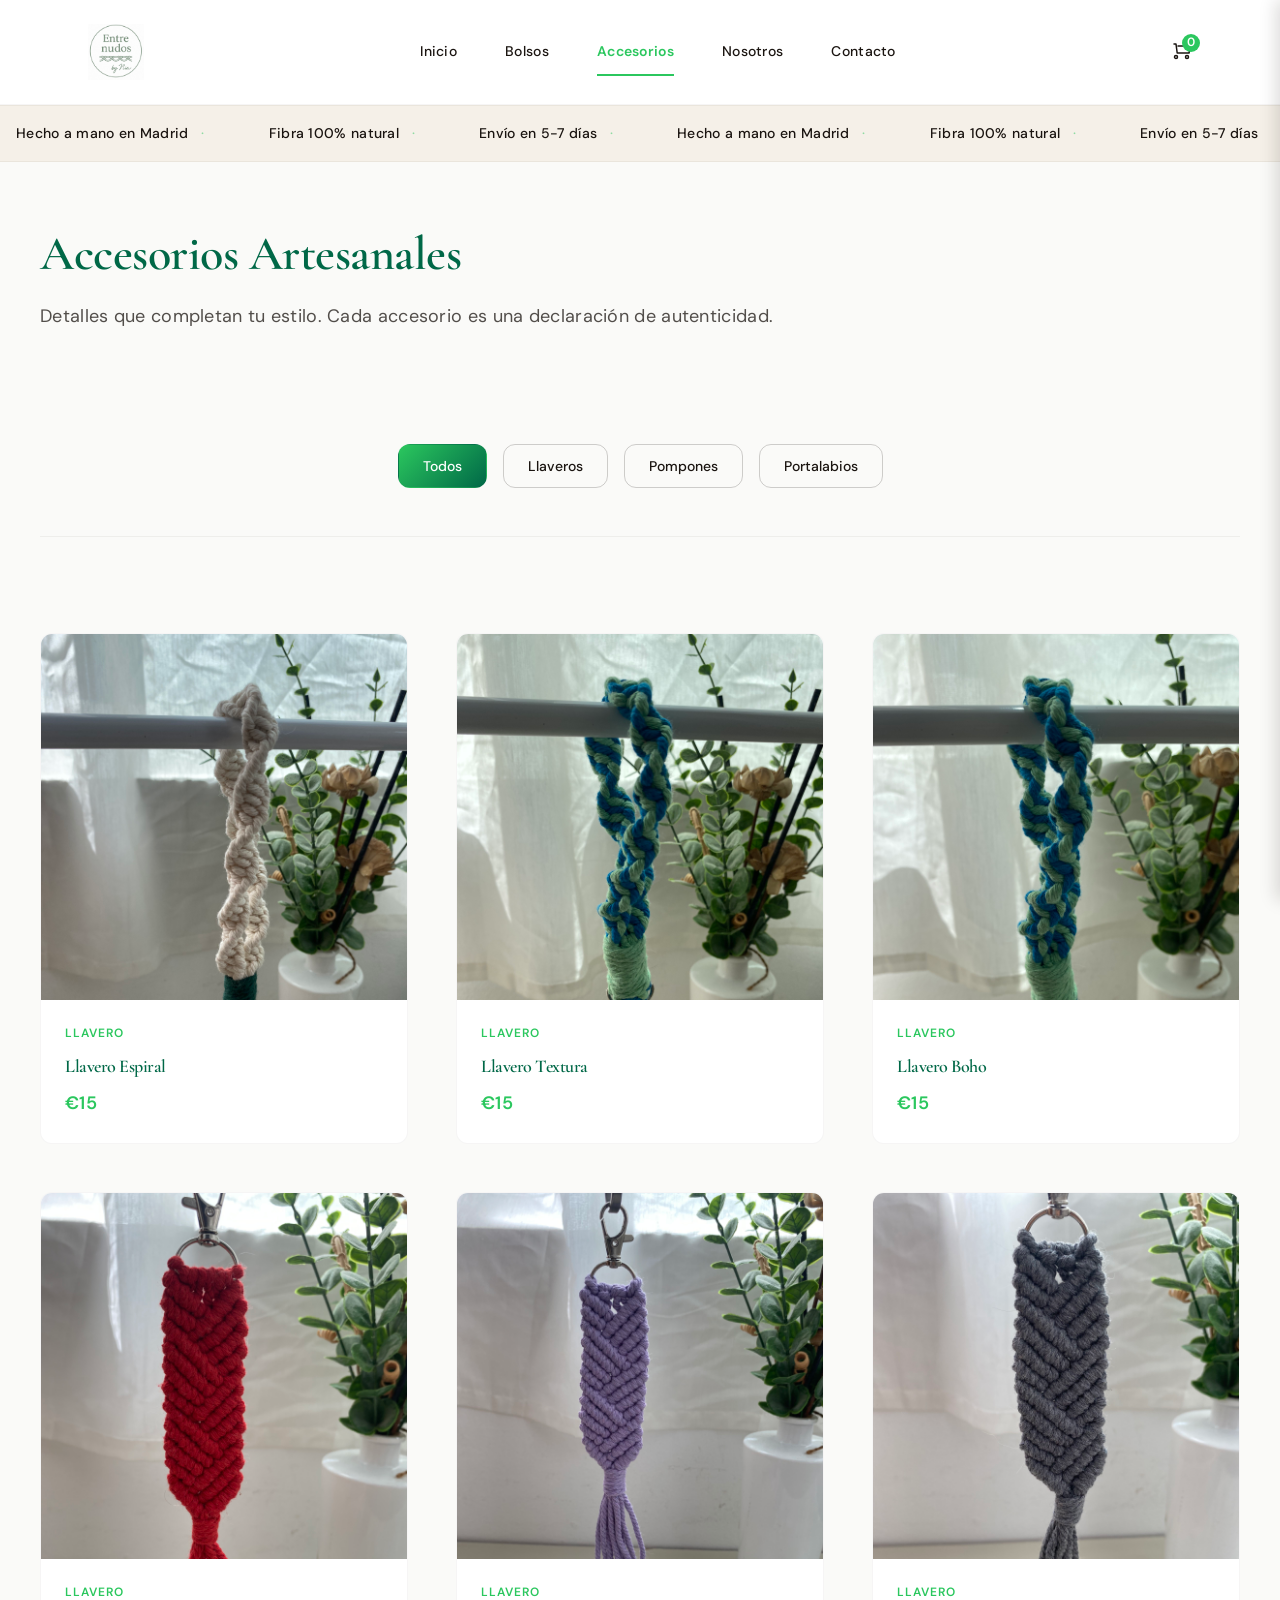
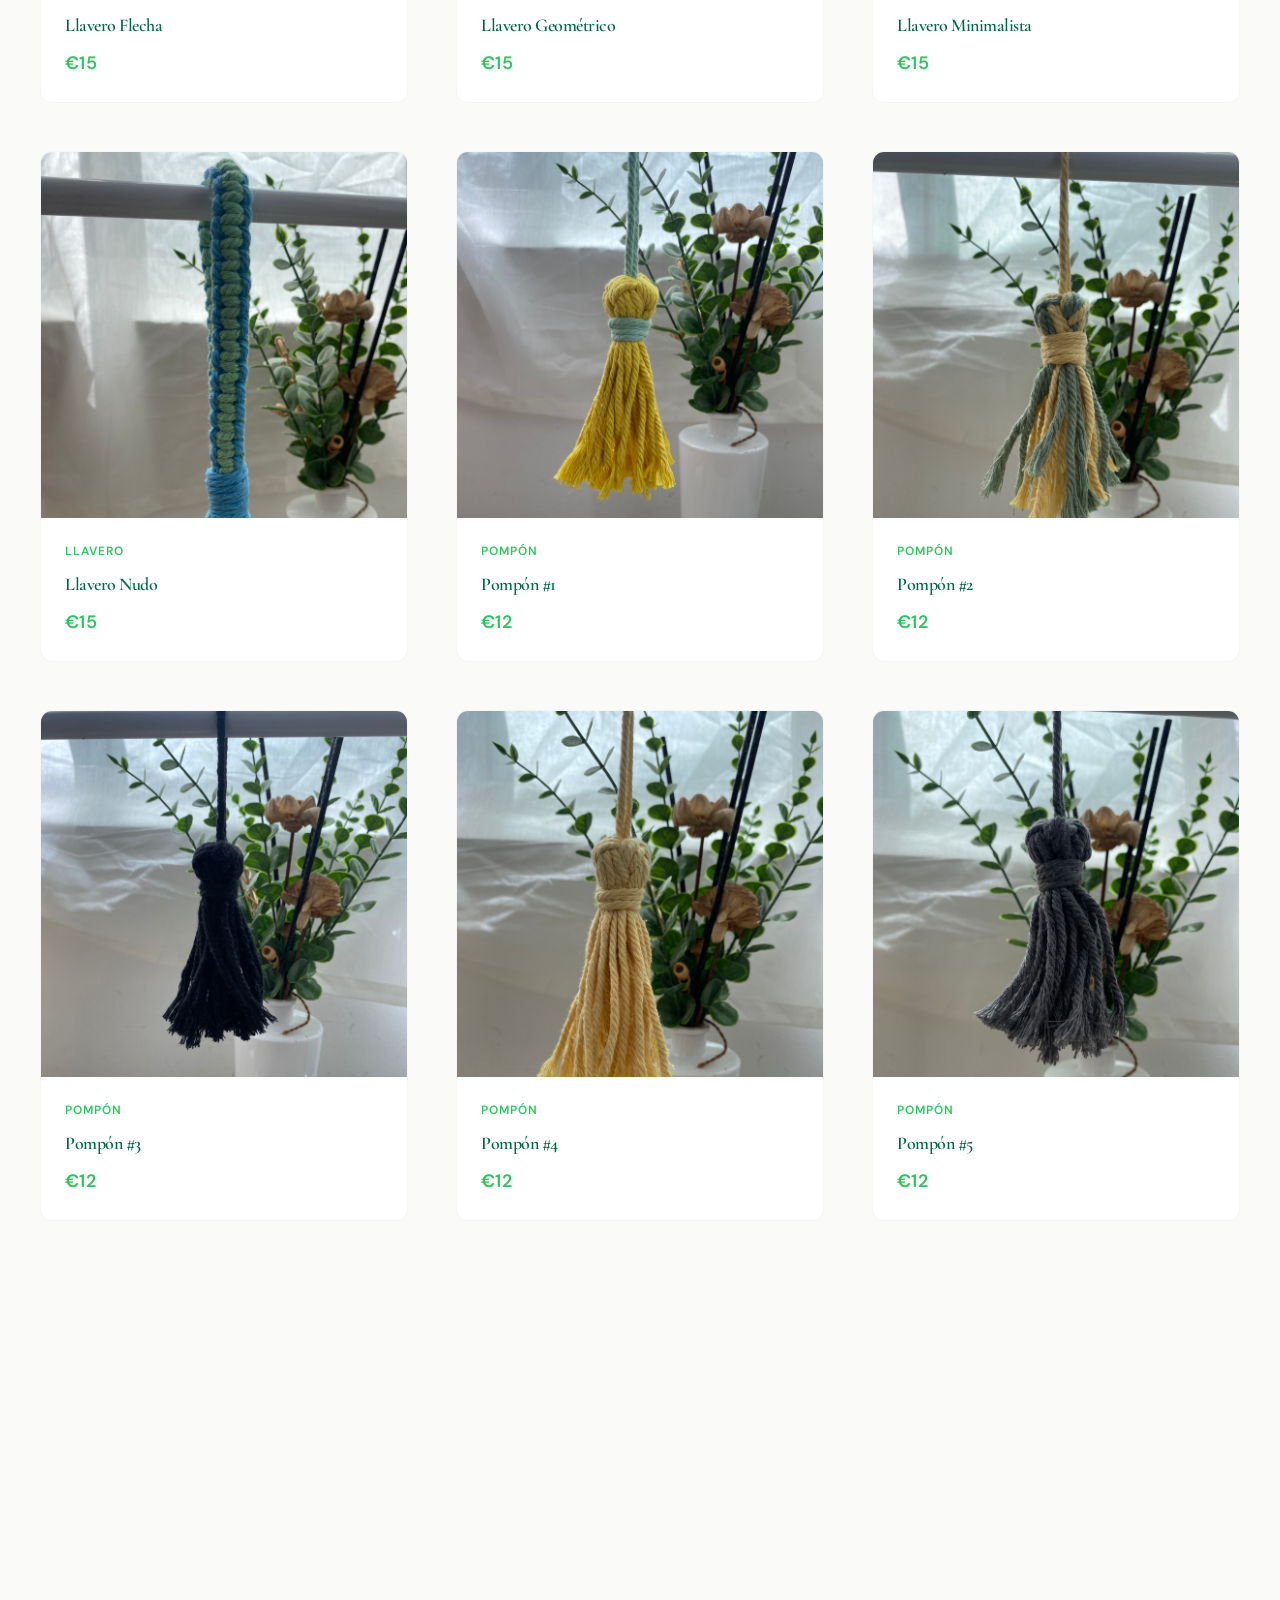
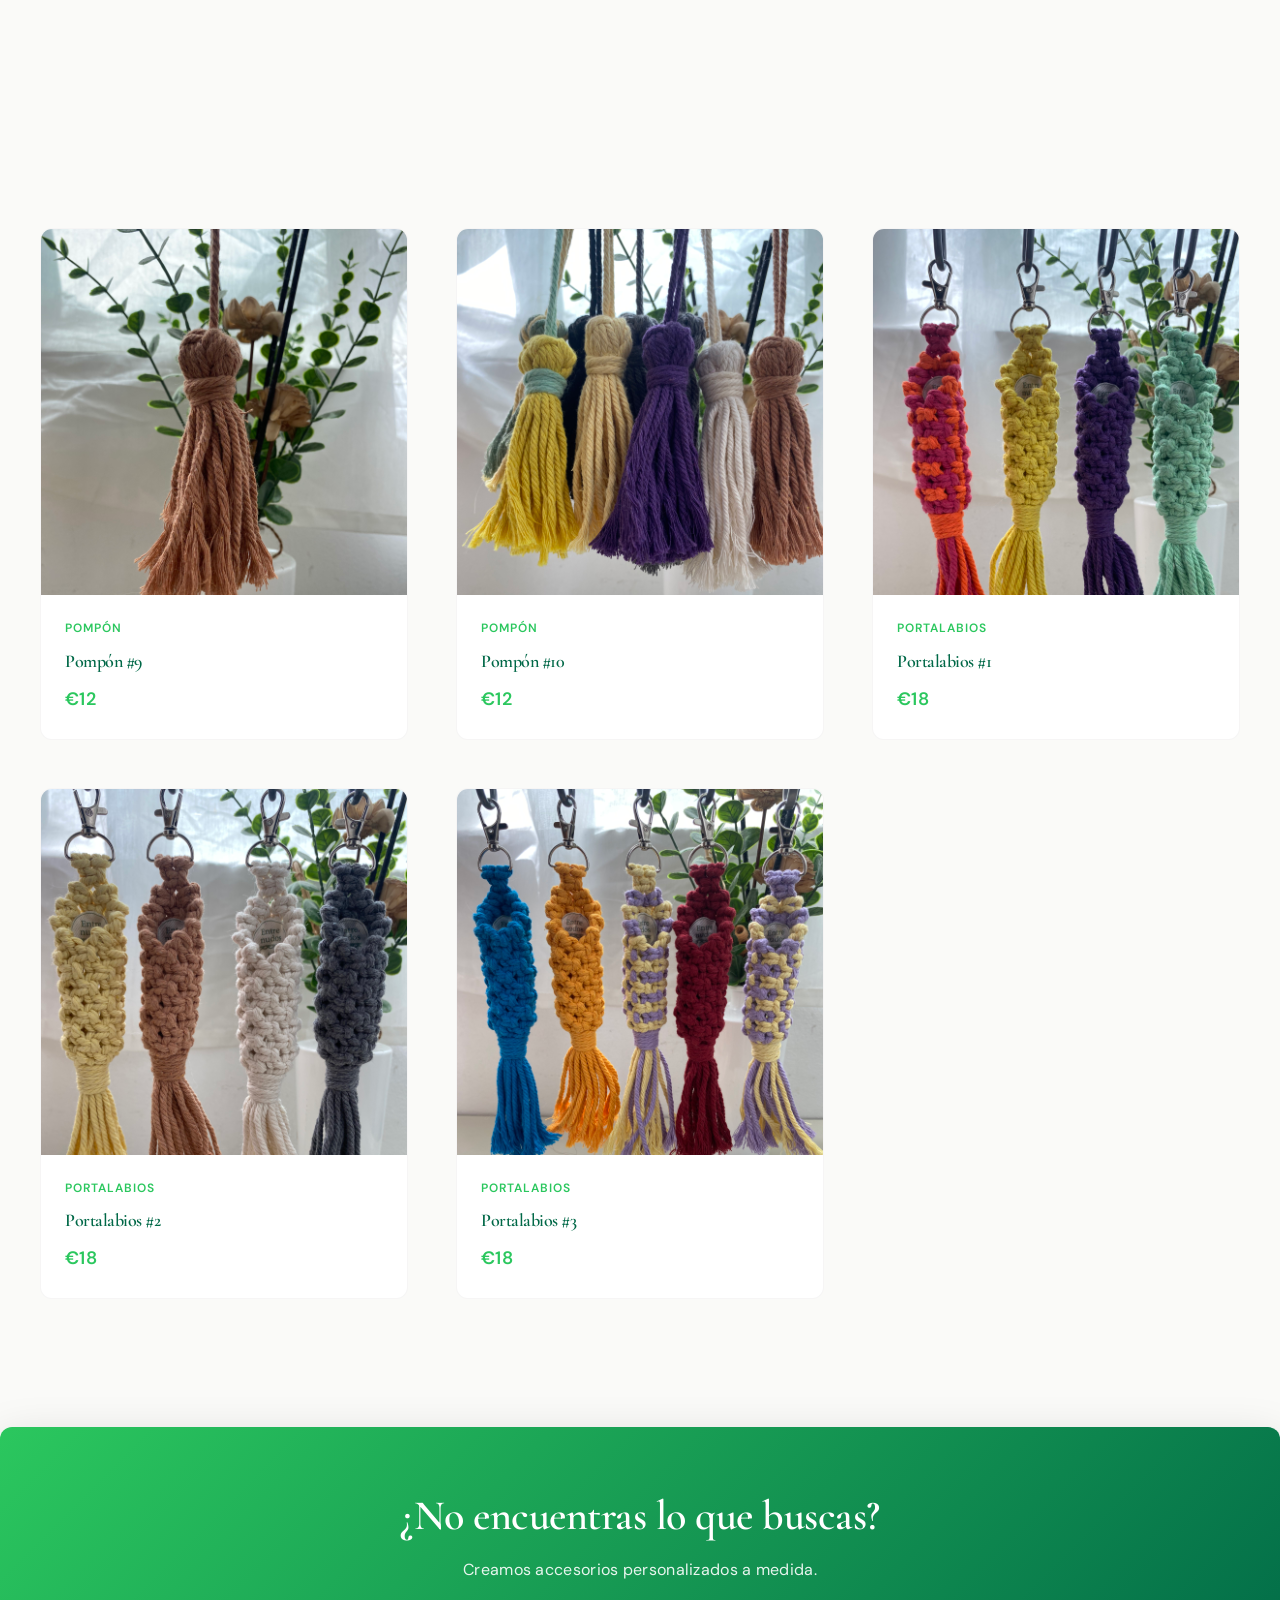
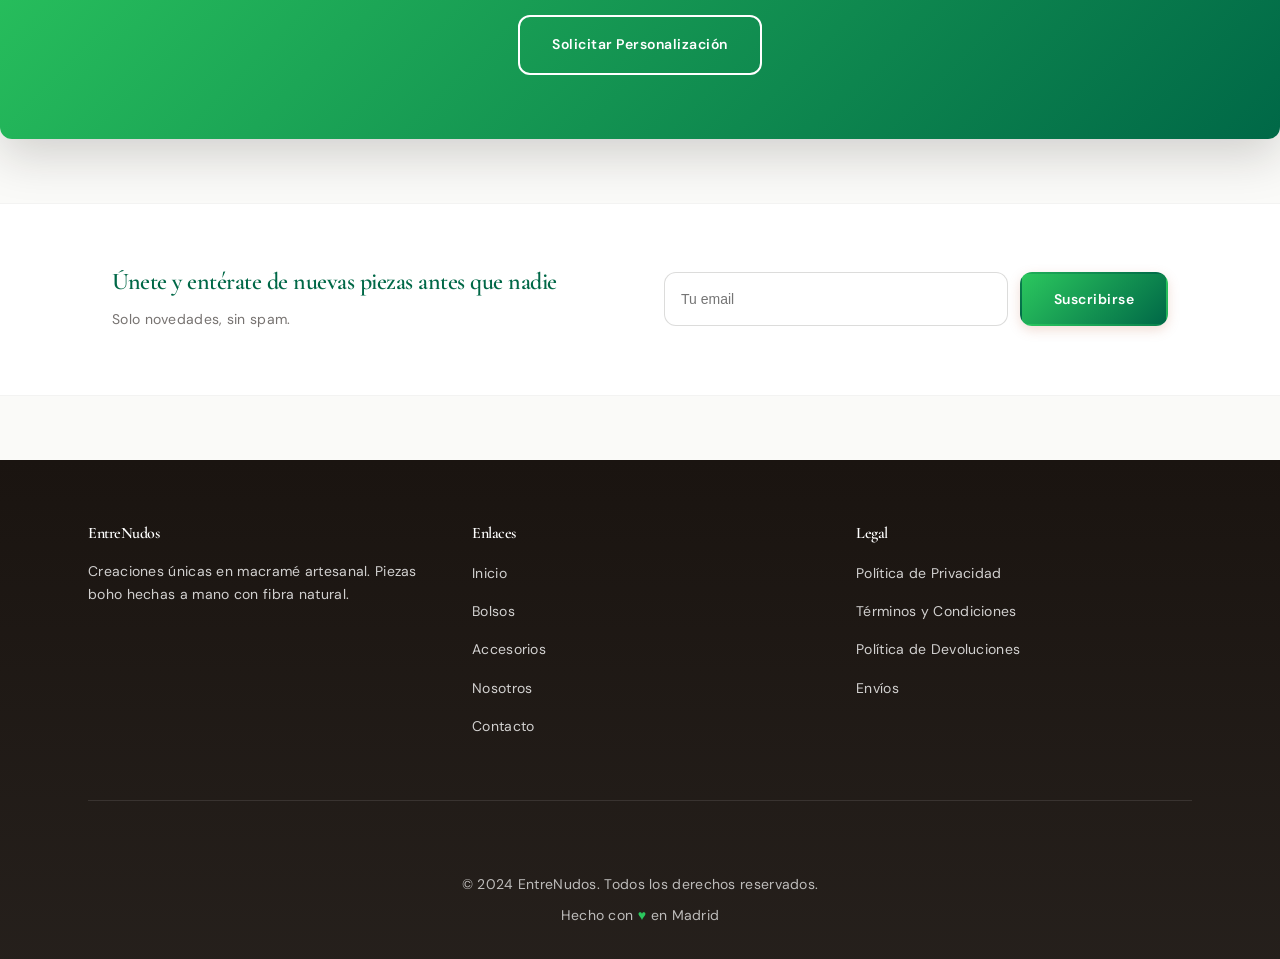
==== commit a597c2f5: "Logo más grande (56px), espaciado izquierda en web, arreglar imágenes de Piezas Destacadas para que " ====
--- a/accesorios.html
+++ b/accesorios.html
@@ -16,7 +16,7 @@
     <header class="header">
         <div class="container">
             <div class="header-content">
-                <a href="index.html" class="logo"><img src="img/logo1.jpeg" alt="EntreNudos Logo" style="height: 40px; width: auto;"></a>
+                <a href="index.html" class="logo"><img src="img/logo1.jpeg" alt="EntreNudos Logo" style="height: 56px; width: auto;"></a>
                 <nav class="nav">
                     <a href="index.html" class="nav-link">Inicio</a>
                     <a href="bolsos.html" class="nav-link">Bolsos</a>
--- a/styles.css
+++ b/styles.css
@@ -4,21 +4,21 @@
    ========================================== */
 
 :root {
-    /* Paleta moderna mejorada */
+    /* Paleta moderna mejorada - Verde Premium */
     --bg: #FAFAF8;                    /* Off-white more refined */
     --ink: #1A1410;                   /* Deeper, richer black */
-    --brown: #6B4423;                 /* Richer, more sophisticated brown */
-    --brown-light: #8B5C3E;           /* Medium brown for accents */
-    --terracota: #C97858;             /* More vibrant, deeper terracota */
-    --sage: #7A8B6F;                  /* More muted, refined sage */
-    --sage-dark: #5A6B4F;             /* Deeper sage */
+    --brown: #006847;                 /* Verde principal sostenible */
+    --brown-light: #00845F;           /* Verde más claro */
+    --terracota: #2BC75E;             /* Verde brillante para acentos */
+    --sage: #007D54;                  /* Verde refinado */
+    --sage-dark: #005C3F;             /* Verde oscuro */
     --cream: #F5F0E8;                 /* Premium cream */
     --beige: #D9CCC0;                 /* More sophisticated beige */
-    --accent: #D97858;                /* Modern accent (matches improved terracota) */
+    --accent: #2BC75E;                /* Modern accent (green) */
     --white: #FFFFFF;
 
     /* Gradients */
-    --grad-warm: linear-gradient(135deg, #C97858 0%, #8B5C3E 100%);
+    --grad-warm: linear-gradient(135deg, #2BC75E 0%, #006847 100%);
     --grad-subtle: linear-gradient(180deg, rgba(255,255,255,0.3) 0%, rgba(255,255,255,0) 100%);
 
     /* Spacing system */
@@ -65,6 +65,11 @@
     box-sizing: border-box;
 }
 
+html, body {
+    width: 100%;
+    overflow-x: hidden;
+}
+
 html {
     scroll-behavior: smooth;
 }
@@ -123,12 +128,21 @@
     max-width: 100%;
     height: auto;
     display: block;
+    width: 100%;
 }
 
 .container {
     max-width: 1200px;
     margin: 0 auto;
-    padding: 0 var(--spacing-md);
+    padding: 0 var(--spacing-2xl);
+    width: 100%;
+    box-sizing: border-box;
+}
+
+@media (max-width: 768px) {
+    .container {
+        padding: 0 var(--spacing-md);
+    }
 }
 
 /* ==========================================
@@ -164,11 +178,18 @@
     color: var(--brown);
     letter-spacing: 2px;
     transition: var(--transition-fast);
+    display: inline-flex;
+    align-items: center;
+}
+
+.logo img {
+    height: 56px;
+    width: auto;
 }
 
 .logo:hover {
     color: var(--terracota);
-    transform: scale(1.02);
+    transform: scale(1.05);
 }
 
 .nav {
@@ -307,9 +328,8 @@
    ========================================== */
 
 .mobile-menu {
-    display: none;
-    position: absolute;
-    top: 100%;
+    position: fixed;
+    top: 0;
     left: 0;
     right: 0;
     background: var(--white);
@@ -317,10 +337,14 @@
     gap: var(--spacing-md);
     padding: var(--spacing-lg);
     box-shadow: var(--shadow-lg);
+    z-index: 99;
+    max-height: 0;
+    overflow: hidden;
+    transition: max-height 0.3s ease;
 }
 
 .mobile-menu.active {
-    display: flex;
+    max-height: 300px;
 }
 
 .mobile-nav-link {
@@ -328,6 +352,22 @@
     color: var(--ink);
     font-weight: 500;
     padding: var(--spacing-sm) 0;
+}
+
+/* ==========================================
+   COLECCIONES GRID
+   ========================================== */
+
+.colecciones-grid {
+    display: grid;
+    grid-template-columns: repeat(2, 1fr);
+    gap: var(--spacing-2xl);
+}
+
+@media (max-width: 768px) {
+    .colecciones-grid {
+        grid-template-columns: 1fr;
+    }
 }
 
 /* ==========================================
@@ -1462,6 +1502,10 @@
 }
 
 @media (max-width: 768px) {
+    .newsletter-section {
+        padding: var(--spacing-2xl) var(--spacing-sm);
+    }
+
     .newsletter-content {
         grid-template-columns: 1fr;
         gap: var(--spacing-lg);
@@ -1897,6 +1941,10 @@
 }
 
 @media (max-width: 768px) {
+    .artisan-intro {
+        display: none;
+    }
+
     .nav {
         display: none;
     }
@@ -1966,7 +2014,12 @@
     }
 
     .container {
-        padding: 0 var(--spacing-md);
+        padding: 0 var(--spacing-sm);
+        max-width: 100%;
+    }
+
+    body {
+        overflow-x: hidden;
     }
 
     .hero-title {
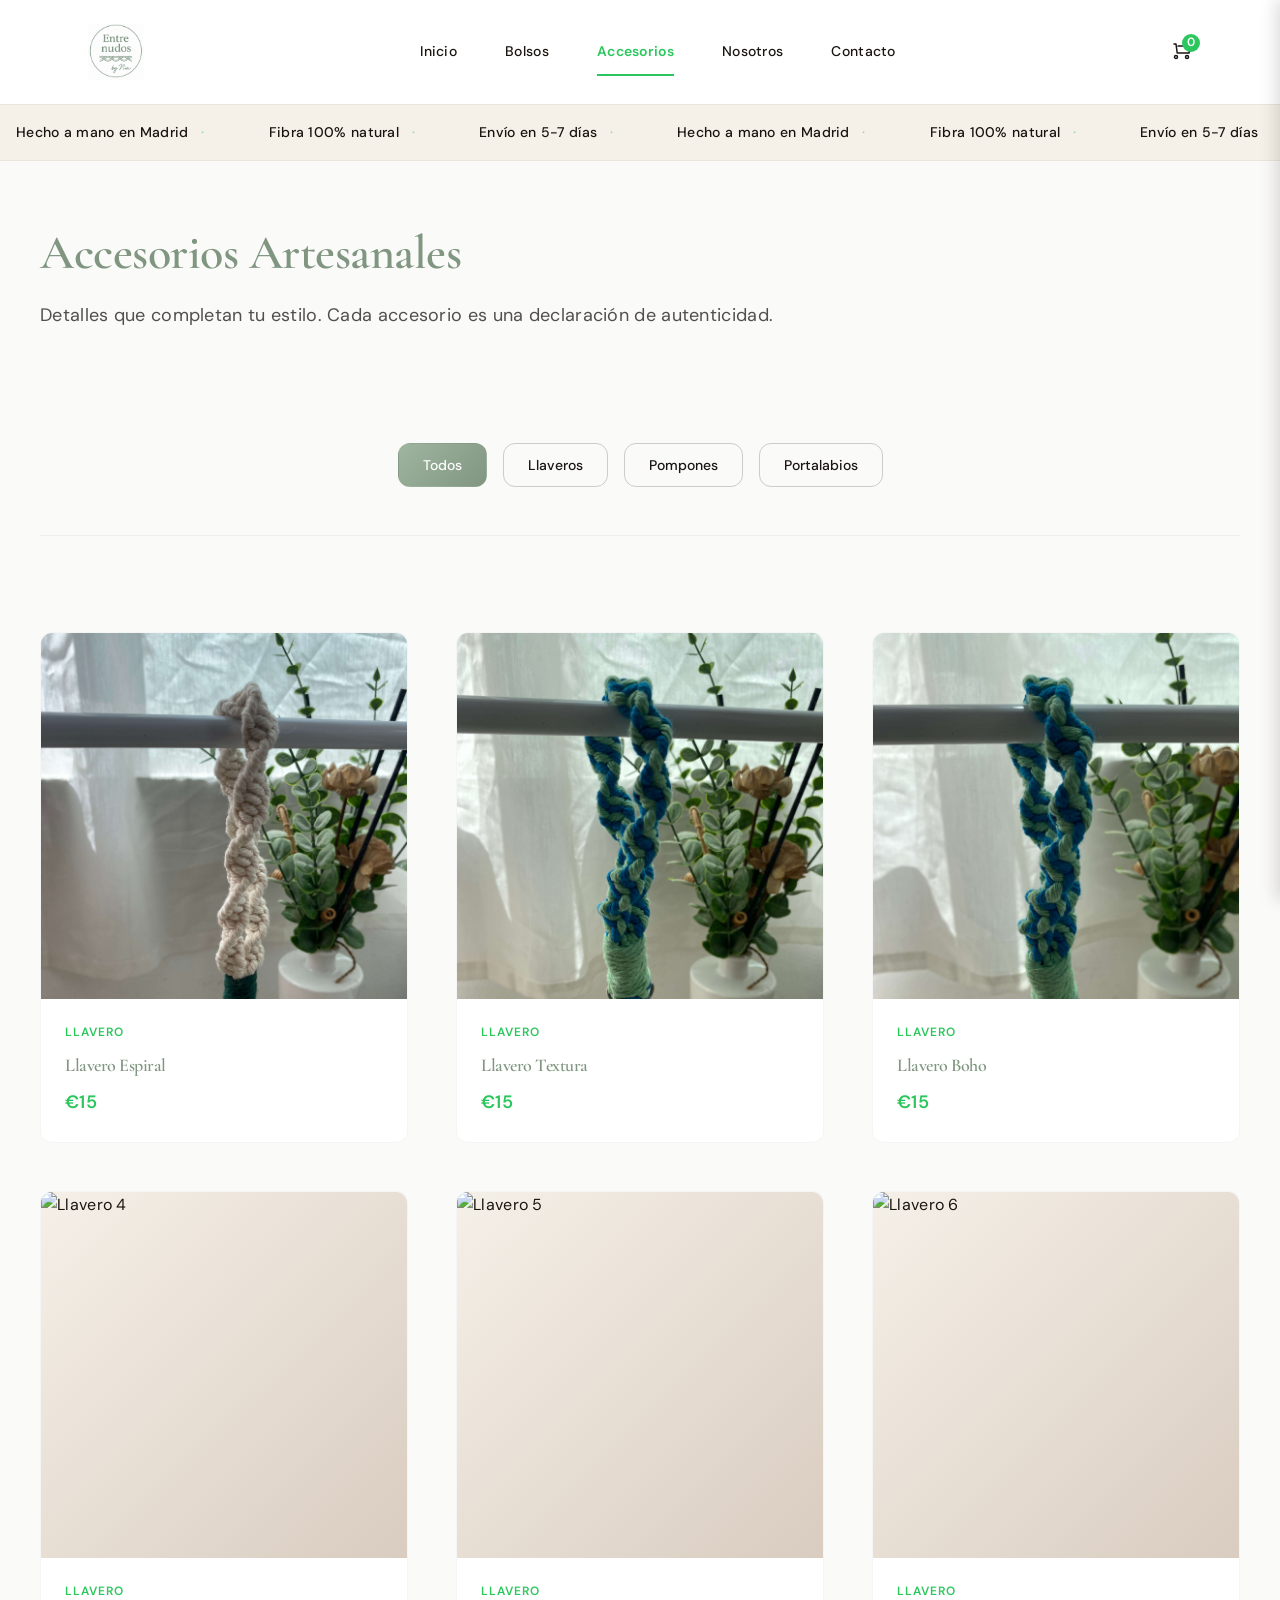
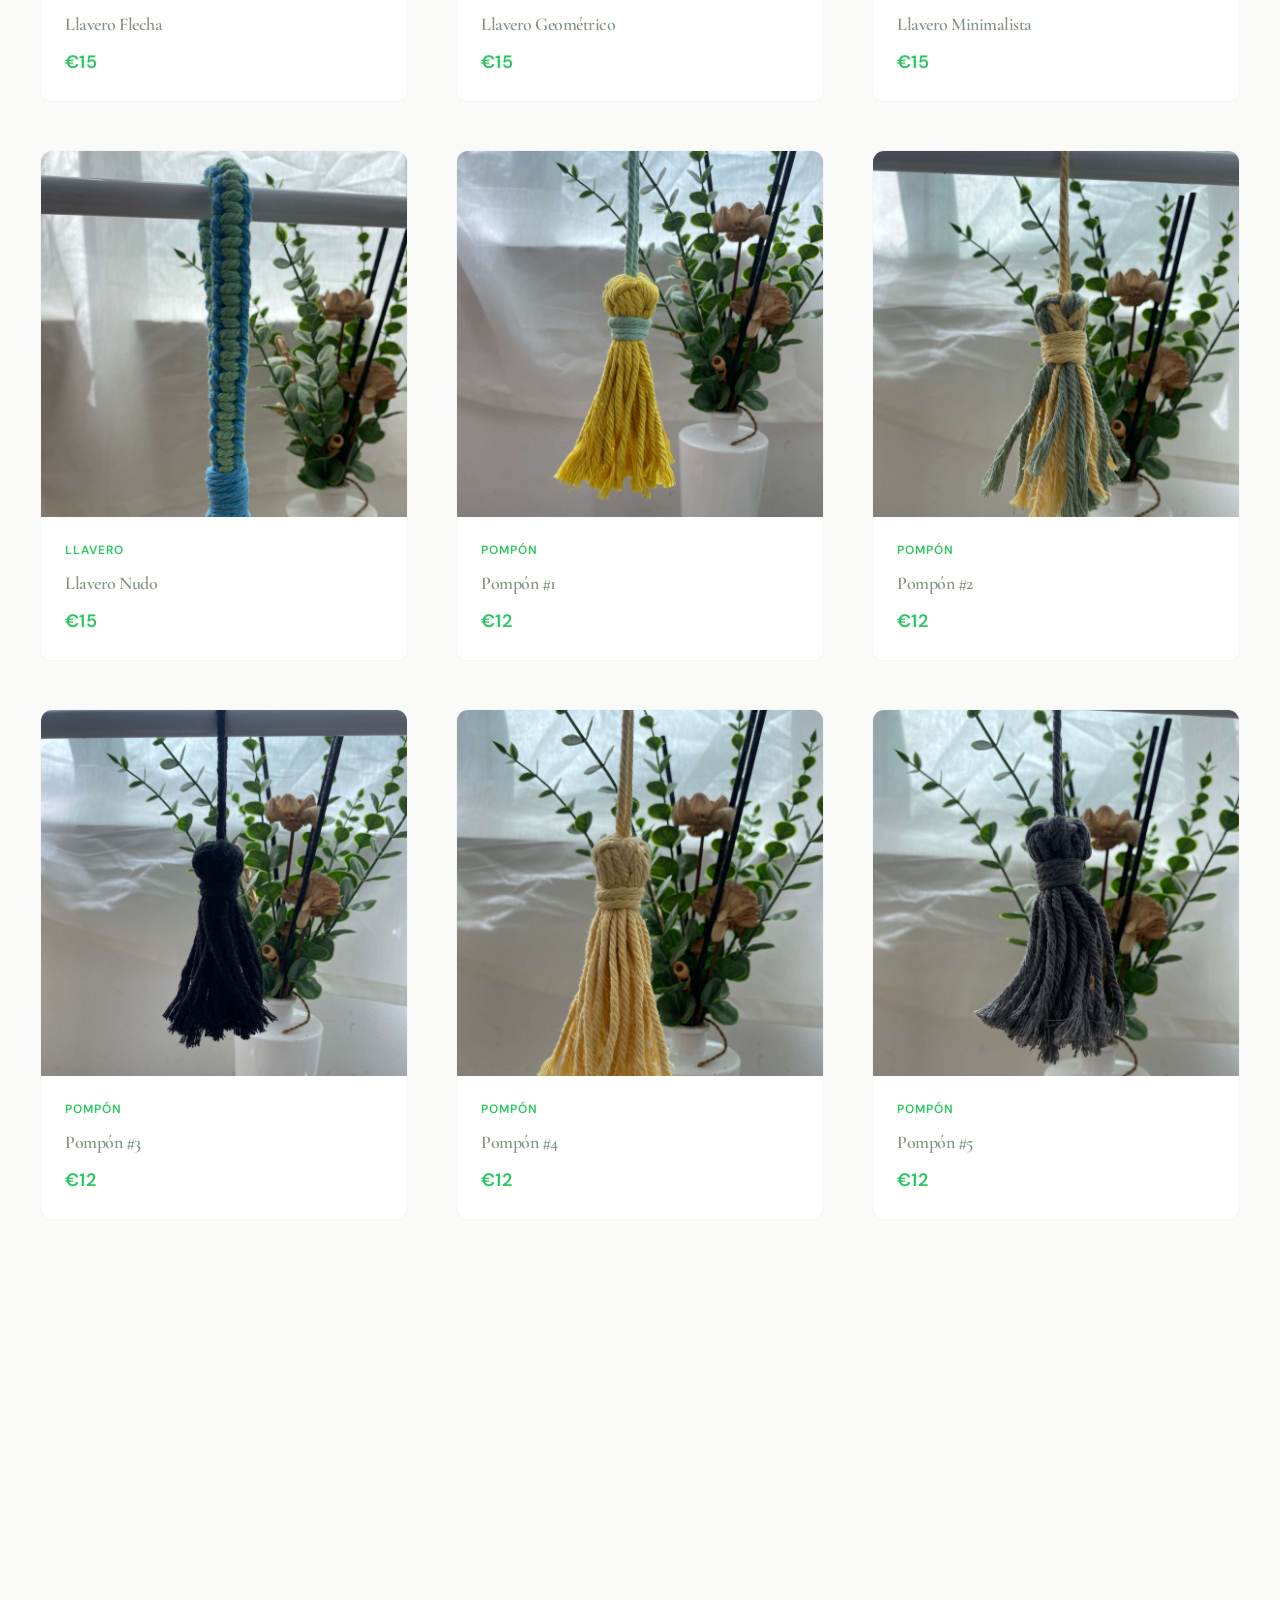
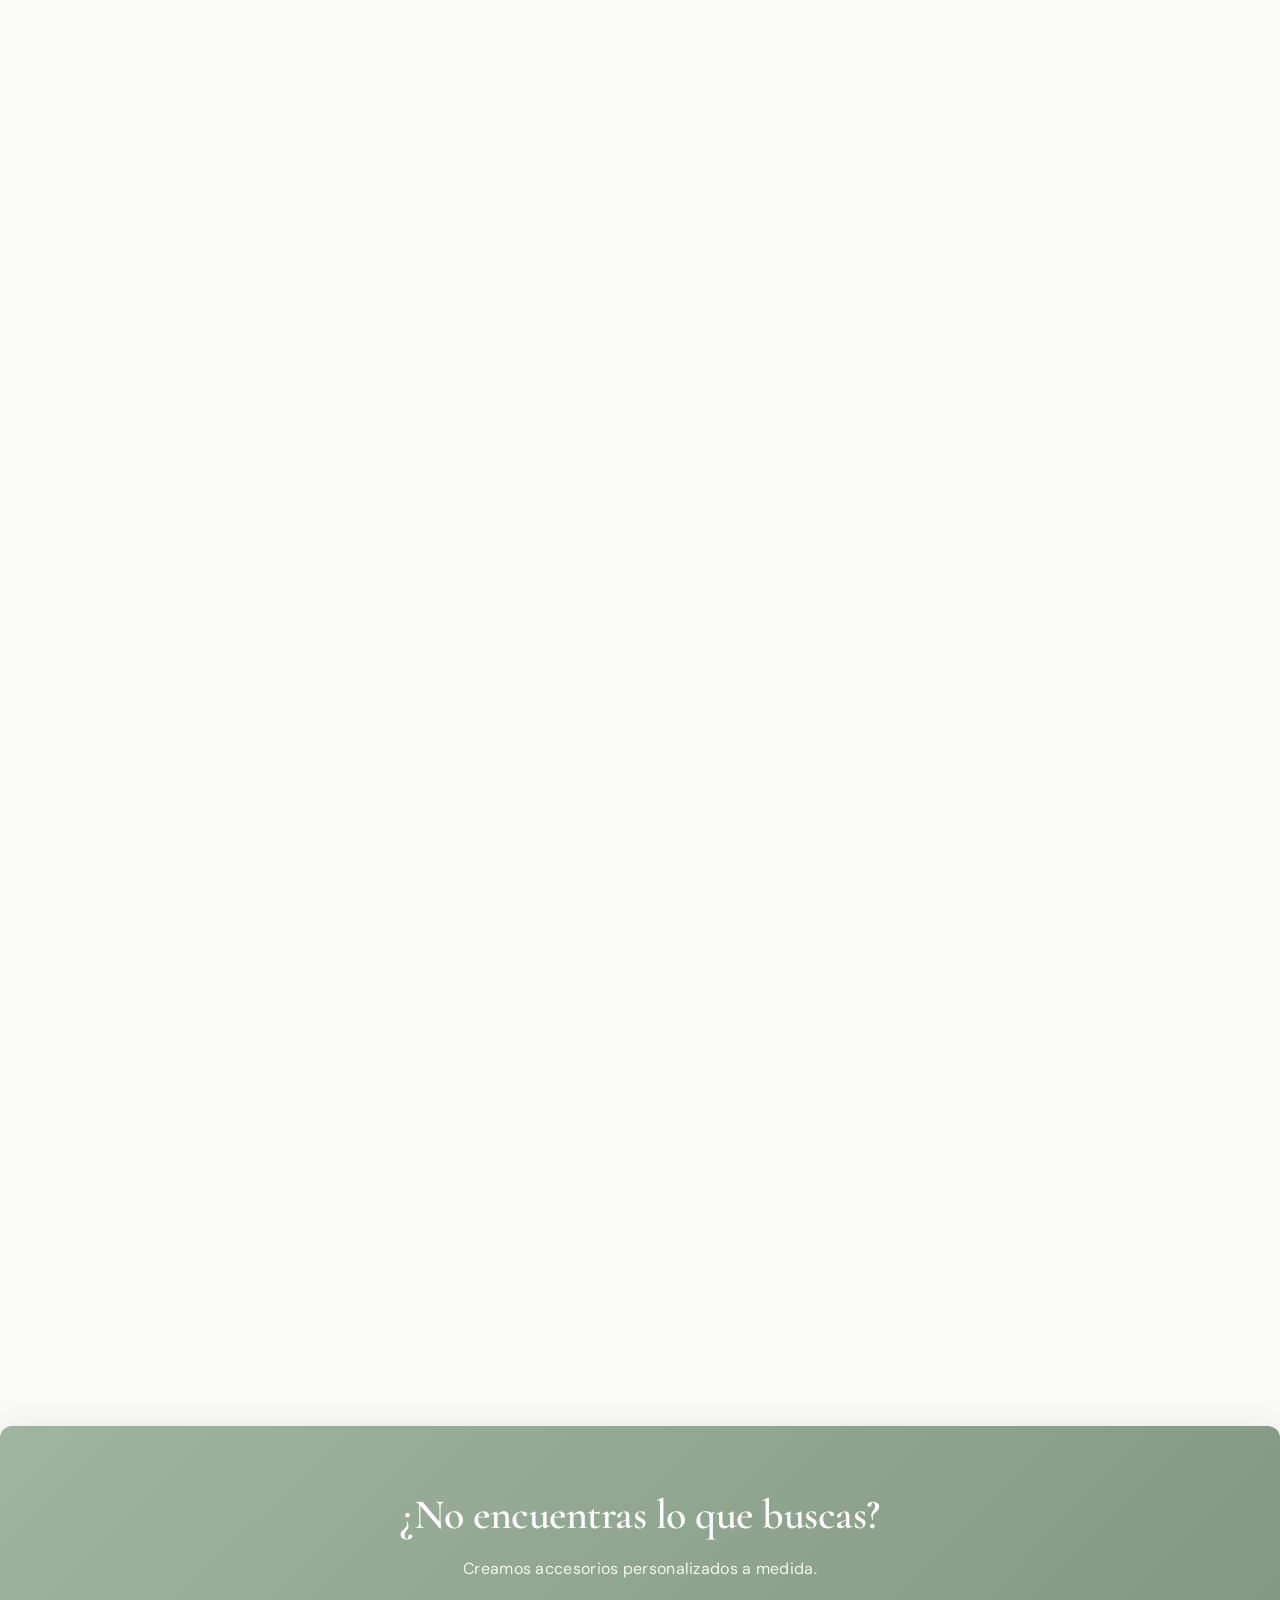
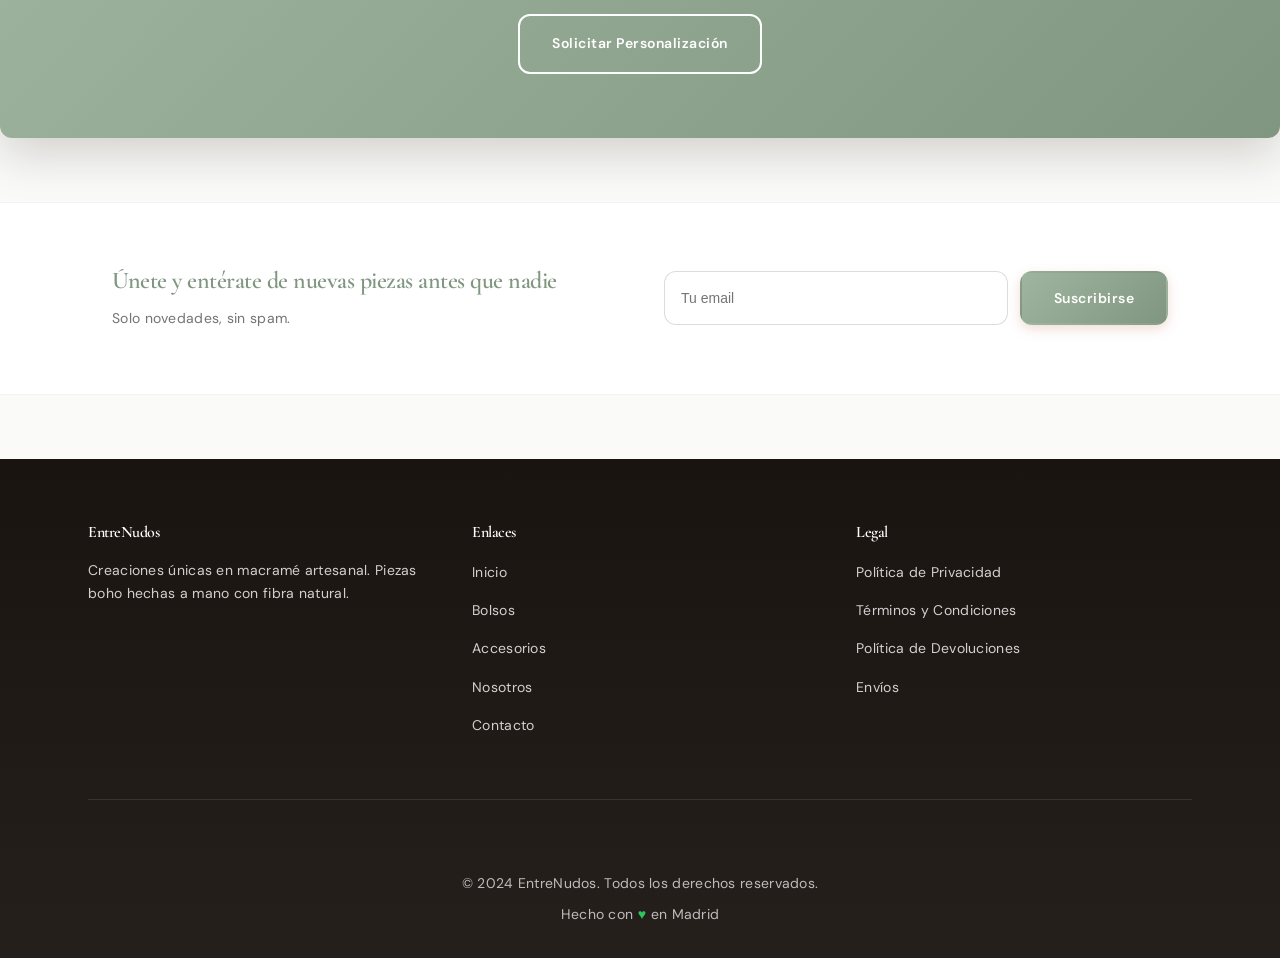
==== commit 9608e32c: "cambiar todas las imagenes a carpeta reducidas" ====
--- a/accesorios.html
+++ b/accesorios.html
@@ -16,7 +16,7 @@
     <header class="header">
         <div class="container">
             <div class="header-content">
-                <a href="index.html" class="logo"><img src="img/logo1.jpeg" alt="EntreNudos Logo" style="height: 56px; width: auto;"></a>
+                <a href="index.html" class="logo"><img src="img/reducidas/logo1.jpeg" alt="EntreNudos Logo" loading="lazy" style="height: 56px; width: auto;"></a>
                 <nav class="nav">
                     <a href="index.html" class="nav-link">Inicio</a>
                     <a href="bolsos.html" class="nav-link">Bolsos</a>
@@ -77,7 +77,7 @@
             <!-- LLAVEROS (7 productos reales) -->
             <div class="product-card" data-category="llaveros" data-product-id="llavero-1">
                 <div class="product-image">
-                    <img src="img/Llaveros/llavero espiral/IMG_0958.jpeg" alt="Llavero 1">
+                    <img src="img/reducidas/Llaveros/llavero espiral/IMG_0958.jpeg" alt="Llavero 1" loading="lazy">
                     <div class="product-image-overlay"><button class="quick-add-btn">+</button></div>
                 </div>
                 <div class="product-info">
@@ -89,7 +89,7 @@
 
             <div class="product-card" data-category="llaveros" data-product-id="llavero-2">
                 <div class="product-image">
-                    <img src="img/Llaveros/llavero espiral/IMG_0959.jpeg" alt="Llavero 2">
+                    <img src="img/reducidas/Llaveros/llavero espiral/IMG_0959.jpeg" alt="Llavero 2" loading="lazy">
                     <div class="product-image-overlay"><button class="quick-add-btn">+</button></div>
                 </div>
                 <div class="product-info">
@@ -101,7 +101,7 @@
 
             <div class="product-card" data-category="llaveros" data-product-id="llavero-3">
                 <div class="product-image">
-                    <img src="img/Llaveros/llavero espiral/IMG_0960.jpeg" alt="Llavero 3">
+                    <img src="img/reducidas/Llaveros/llavero espiral/IMG_0960.jpeg" alt="Llavero 3" loading="lazy">
                     <div class="product-image-overlay"><button class="quick-add-btn">+</button></div>
                 </div>
                 <div class="product-info">
@@ -113,7 +113,7 @@
 
             <div class="product-card" data-category="llaveros" data-product-id="llavero-4">
                 <div class="product-image">
-                    <img src="img/Llaveros/llaveros flecha/IMG_0936.jpeg" alt="Llavero 4">
+                    <img src="img/reducidas/Llaveros/llaveros flecha/IMG_0936.jpeg" alt="Llavero 4" loading="lazy">
                     <div class="product-image-overlay"><button class="quick-add-btn">+</button></div>
                 </div>
                 <div class="product-info">
@@ -125,7 +125,7 @@
 
             <div class="product-card" data-category="llaveros" data-product-id="llavero-5">
                 <div class="product-image">
-                    <img src="img/Llaveros/llaveros flecha/IMG_0942.jpeg" alt="Llavero 5">
+                    <img src="img/reducidas/Llaveros/llaveros flecha/IMG_0942.jpeg" alt="Llavero 5" loading="lazy">
                     <div class="product-image-overlay"><button class="quick-add-btn">+</button></div>
                 </div>
                 <div class="product-info">
@@ -137,7 +137,7 @@
 
             <div class="product-card" data-category="llaveros" data-product-id="llavero-6">
                 <div class="product-image">
-                    <img src="img/Llaveros/llaveros flecha/IMG_0945.jpeg" alt="Llavero 6">
+                    <img src="img/reducidas/Llaveros/llaveros flecha/IMG_0945.jpeg" alt="Llavero 6" loading="lazy">
                     <div class="product-image-overlay"><button class="quick-add-btn">+</button></div>
                 </div>
                 <div class="product-info">
@@ -149,7 +149,7 @@
 
             <div class="product-card" data-category="llaveros" data-product-id="llavero-7">
                 <div class="product-image">
-                    <img src="img/Llaveros/llaveros nudo plano/IMG_0948.jpeg" alt="Llavero 7">
+                    <img src="img/reducidas/Llaveros/llaveros nudo plano/IMG_0948.jpeg" alt="Llavero 7" loading="lazy">
                     <div class="product-image-overlay"><button class="quick-add-btn">+</button></div>
                 </div>
                 <div class="product-info">
@@ -162,7 +162,7 @@
             <!-- POMPONES (10 productos reales) -->
             <div class="product-card" data-category="pompones" data-product-id="pompon-1">
                 <div class="product-image">
-                    <img src="img/Pompones/IMG_0981.jpeg" alt="Pompón 1">
+                    <img src="img/reducidas/Pompones/IMG_0981.jpeg" alt="Pompón 1" loading="lazy">
                     <div class="product-image-overlay"><button class="quick-add-btn">+</button></div>
                 </div>
                 <div class="product-info">
@@ -174,7 +174,7 @@
 
             <div class="product-card" data-category="pompones" data-product-id="pompon-2">
                 <div class="product-image">
-                    <img src="img/Pompones/IMG_0983.jpeg" alt="Pompón 2">
+                    <img src="img/reducidas/Pompones/IMG_0983.jpeg" alt="Pompón 2" loading="lazy">
                     <div class="product-image-overlay"><button class="quick-add-btn">+</button></div>
                 </div>
                 <div class="product-info">
@@ -186,7 +186,7 @@
 
             <div class="product-card" data-category="pompones" data-product-id="pompon-3">
                 <div class="product-image">
-                    <img src="img/Pompones/IMG_0984.jpeg" alt="Pompón 3">
+                    <img src="img/reducidas/Pompones/IMG_0984.jpeg" alt="Pompón 3" loading="lazy">
                     <div class="product-image-overlay"><button class="quick-add-btn">+</button></div>
                 </div>
                 <div class="product-info">
@@ -198,7 +198,7 @@
 
             <div class="product-card" data-category="pompones" data-product-id="pompon-4">
                 <div class="product-image">
-                    <img src="img/Pompones/IMG_0985.jpeg" alt="Pompón 4">
+                    <img src="img/reducidas/Pompones/IMG_0985.jpeg" alt="Pompón 4" loading="lazy">
                     <div class="product-image-overlay"><button class="quick-add-btn">+</button></div>
                 </div>
                 <div class="product-info">
@@ -210,7 +210,7 @@
 
             <div class="product-card" data-category="pompones" data-product-id="pompon-5">
                 <div class="product-image">
-                    <img src="img/Pompones/IMG_0986.jpeg" alt="Pompón 5">
+                    <img src="img/reducidas/Pompones/IMG_0986.jpeg" alt="Pompón 5" loading="lazy">
                     <div class="product-image-overlay"><button class="quick-add-btn">+</button></div>
                 </div>
                 <div class="product-info">
@@ -222,7 +222,7 @@
 
             <div class="product-card" data-category="pompones" data-product-id="pompon-6">
                 <div class="product-image">
-                    <img src="img/Pompones/IMG_0988.jpeg" alt="Pompón 6">
+                    <img src="img/reducidas/Pompones/IMG_0988.jpeg" alt="Pompón 6" loading="lazy">
                     <div class="product-image-overlay"><button class="quick-add-btn">+</button></div>
                 </div>
                 <div class="product-info">
@@ -234,7 +234,7 @@
 
             <div class="product-card" data-category="pompones" data-product-id="pompon-7">
                 <div class="product-image">
-                    <img src="img/Pompones/IMG_0989.jpeg" alt="Pompón 7">
+                    <img src="img/reducidas/Pompones/IMG_0989.jpeg" alt="Pompón 7" loading="lazy">
                     <div class="product-image-overlay"><button class="quick-add-btn">+</button></div>
                 </div>
                 <div class="product-info">
@@ -246,7 +246,7 @@
 
             <div class="product-card" data-category="pompones" data-product-id="pompon-8">
                 <div class="product-image">
-                    <img src="img/Pompones/IMG_0990.jpeg" alt="Pompón 8">
+                    <img src="img/reducidas/Pompones/IMG_0990.jpeg" alt="Pompón 8" loading="lazy">
                     <div class="product-image-overlay"><button class="quick-add-btn">+</button></div>
                 </div>
                 <div class="product-info">
@@ -258,7 +258,7 @@
 
             <div class="product-card" data-category="pompones" data-product-id="pompon-9">
                 <div class="product-image">
-                    <img src="img/Pompones/IMG_0991.jpeg" alt="Pompón 9">
+                    <img src="img/reducidas/Pompones/IMG_0991.jpeg" alt="Pompón 9" loading="lazy">
                     <div class="product-image-overlay"><button class="quick-add-btn">+</button></div>
                 </div>
                 <div class="product-info">
@@ -270,7 +270,7 @@
 
             <div class="product-card" data-category="pompones" data-product-id="pompon-10">
                 <div class="product-image">
-                    <img src="img/Pompones/IMG_0992.jpeg" alt="Pompón 10">
+                    <img src="img/reducidas/Pompones/IMG_0992.jpeg" alt="Pompón 10" loading="lazy">
                     <div class="product-image-overlay"><button class="quick-add-btn">+</button></div>
                 </div>
                 <div class="product-info">
@@ -283,7 +283,7 @@
             <!-- PORTALABIALES (3 productos reales) -->
             <div class="product-card" data-category="portalabiales" data-product-id="porta-1">
                 <div class="product-image">
-                    <img src="img/Portalabiales/IMG_0968.jpeg" alt="Portalabios 1">
+                    <img src="img/reducidas/Portalabiales/IMG_0968.jpeg" alt="Portalabios 1" loading="lazy">
                     <div class="product-image-overlay"><button class="quick-add-btn">+</button></div>
                 </div>
                 <div class="product-info">
@@ -295,7 +295,7 @@
 
             <div class="product-card" data-category="portalabiales" data-product-id="porta-2">
                 <div class="product-image">
-                    <img src="img/Portalabiales/IMG_0969.jpeg" alt="Portalabios 2">
+                    <img src="img/reducidas/Portalabiales/IMG_0969.jpeg" alt="Portalabios 2" loading="lazy">
                     <div class="product-image-overlay"><button class="quick-add-btn">+</button></div>
                 </div>
                 <div class="product-info">
@@ -307,7 +307,7 @@
 
             <div class="product-card" data-category="portalabiales" data-product-id="porta-3">
                 <div class="product-image">
-                    <img src="img/Portalabiales/IMG_0973.jpeg" alt="Portalabios 3">
+                    <img src="img/reducidas/Portalabiales/IMG_0973.jpeg" alt="Portalabios 3" loading="lazy">
                     <div class="product-image-overlay"><button class="quick-add-btn">+</button></div>
                 </div>
                 <div class="product-info">
--- a/styles.css
+++ b/styles.css
@@ -7,18 +7,18 @@
     /* Paleta moderna mejorada - Verde Premium */
     --bg: #FAFAF8;                    /* Off-white more refined */
     --ink: #1A1410;                   /* Deeper, richer black */
-    --brown: #006847;                 /* Verde principal sostenible */
-    --brown-light: #00845F;           /* Verde más claro */
+    --brown: #809680;                 /* Verde principal sostenible */
+    --brown-light: #9DADB7;           /* Verde más claro */
     --terracota: #2BC75E;             /* Verde brillante para acentos */
-    --sage: #007D54;                  /* Verde refinado */
-    --sage-dark: #005C3F;             /* Verde oscuro */
+    --sage: #6B8B7E;                  /* Verde refinado */
+    --sage-dark: #596D63;             /* Verde oscuro */
     --cream: #F5F0E8;                 /* Premium cream */
     --beige: #D9CCC0;                 /* More sophisticated beige */
     --accent: #2BC75E;                /* Modern accent (green) */
     --white: #FFFFFF;
 
     /* Gradients */
-    --grad-warm: linear-gradient(135deg, #2BC75E 0%, #006847 100%);
+    --grad-warm: linear-gradient(135deg, #A0B5A0 0%, #809680 100%);
     --grad-subtle: linear-gradient(180deg, rgba(255,255,255,0.3) 0%, rgba(255,255,255,0) 100%);
 
     /* Spacing system */
@@ -131,6 +131,10 @@
     width: 100%;
 }
 
+h1, h2, h3, section {
+    scroll-margin-top: 90px;
+}
+
 .container {
     max-width: 1200px;
     margin: 0 auto;
@@ -156,11 +160,10 @@
     top: 0;
     z-index: 100;
     transition: var(--transition-fast);
-    border-bottom: 1px solid rgba(26, 20, 16, 0.04);
 }
 
 .header.scrolled {
-    box-shadow: var(--shadow-md);
+    box-shadow: 0 2px 8px rgba(26, 20, 16, 0.08);
     padding: var(--spacing-md) 0;
 }
 
@@ -172,19 +175,20 @@
 }
 
 .logo {
-    font-family: 'Cormorant Garamond', serif;
-    font-size: var(--font-size-2xl);
-    font-weight: 700;
-    color: var(--brown);
-    letter-spacing: 2px;
+    display: inline-flex;
+    align-items: center;
     transition: var(--transition-fast);
-    display: inline-flex;
-    align-items: center;
 }
 
 .logo img {
-    height: 56px;
+    height: 90px;
     width: auto;
+}
+
+@media (max-width: 768px) {
+    .logo img {
+        height: 64px;
+    }
 }
 
 .logo:hover {
@@ -274,6 +278,9 @@
     font-size: var(--font-size-xl);
     background: none;
     color: var(--ink);
+    border: none;
+    cursor: pointer;
+    padding: 0;
 }
 
 /* ==========================================
@@ -328,30 +335,51 @@
    ========================================== */
 
 .mobile-menu {
-    position: fixed;
-    top: 0;
-    left: 0;
-    right: 0;
-    background: var(--white);
-    flex-direction: column;
-    gap: var(--spacing-md);
-    padding: var(--spacing-lg);
-    box-shadow: var(--shadow-lg);
-    z-index: 99;
-    max-height: 0;
-    overflow: hidden;
-    transition: max-height 0.3s ease;
-}
-
-.mobile-menu.active {
-    max-height: 300px;
+    display: none;
 }
 
 .mobile-nav-link {
-    font-size: var(--font-size-lg);
     color: var(--ink);
     font-weight: 500;
-    padding: var(--spacing-sm) 0;
+}
+
+@media (max-width: 768px) {
+    .menu-toggle {
+        display: block;
+    }
+
+    .mobile-menu {
+        display: flex;
+        flex-direction: column;
+        position: fixed;
+        top: 0;
+        right: 0;
+        width: 80%;
+        max-width: 320px;
+        height: 100vh;
+        background: var(--white);
+        padding: var(--spacing-2xl) var(--spacing-lg) var(--spacing-lg);
+        gap: var(--spacing-lg);
+        z-index: 9999;
+        box-shadow: -4px 0 24px rgba(0, 0, 0, 0.15);
+        transform: translateX(100%);
+        transition: transform 0.3s ease;
+        overflow-y: auto;
+    }
+
+    .mobile-menu.active {
+        transform: translateX(0);
+    }
+
+    .mobile-nav-link {
+        font-size: var(--font-size-lg);
+        padding: var(--spacing-md) 0;
+        border-bottom: 1px solid rgba(26, 20, 16, 0.05);
+    }
+
+    .mobile-nav-link:last-child {
+        border-bottom: none;
+    }
 }
 
 /* ==========================================
@@ -380,7 +408,7 @@
     gap: var(--spacing-3xl);
     align-items: center;
     padding: var(--spacing-3xl) 0;
-    margin: var(--spacing-2xl) 0;
+    margin: var(--spacing-2xl) auto;
 }
 
 .artisan-image {
@@ -415,7 +443,7 @@
     gap: var(--spacing-3xl);
     align-items: center;
     padding: var(--spacing-3xl) 0;
-    margin: var(--spacing-2xl) 0;
+    margin: var(--spacing-2xl) auto;
 }
 
 .hero-content {
@@ -509,6 +537,20 @@
 .btn-secondary-outline:hover {
     background: var(--brown);
     color: var(--white);
+}
+
+.btn-detalle {
+    background: var(--white);
+    color: var(--sage);
+    border: 2px solid var(--sage);
+}
+
+.btn-detalle:hover {
+    background: var(--sage);
+    color: var(--white);
+    border-color: var(--sage);
+    transform: translateY(-2px);
+    box-shadow: 0 4px 12px rgba(107, 139, 126, 0.25);
 }
 
 /* ==========================================
@@ -1076,7 +1118,7 @@
     gap: var(--spacing-3xl);
     align-items: center;
     padding: var(--spacing-3xl) 0;
-    margin: var(--spacing-2xl) 0;
+    margin: var(--spacing-2xl) auto;
 }
 
 .history-image {
@@ -1093,7 +1135,7 @@
     display: grid;
     grid-template-columns: repeat(2, 1fr);
     gap: var(--spacing-2xl);
-    margin: var(--spacing-2xl) 0;
+    margin: var(--spacing-2xl) auto;
 }
 
 .testimonial-card {
@@ -1163,7 +1205,7 @@
     padding: var(--spacing-3xl);
     border-radius: var(--radius-lg);
     text-align: center;
-    margin: var(--spacing-3xl) 0;
+    margin: var(--spacing-3xl) auto;
     box-shadow: var(--shadow-xl);
 }
 
@@ -1186,7 +1228,7 @@
     grid-template-columns: 1fr 1fr;
     gap: var(--spacing-3xl);
     padding: var(--spacing-3xl) 0;
-    margin: var(--spacing-2xl) 0;
+    margin: var(--spacing-2xl) auto;
 }
 
 .contact-form {
